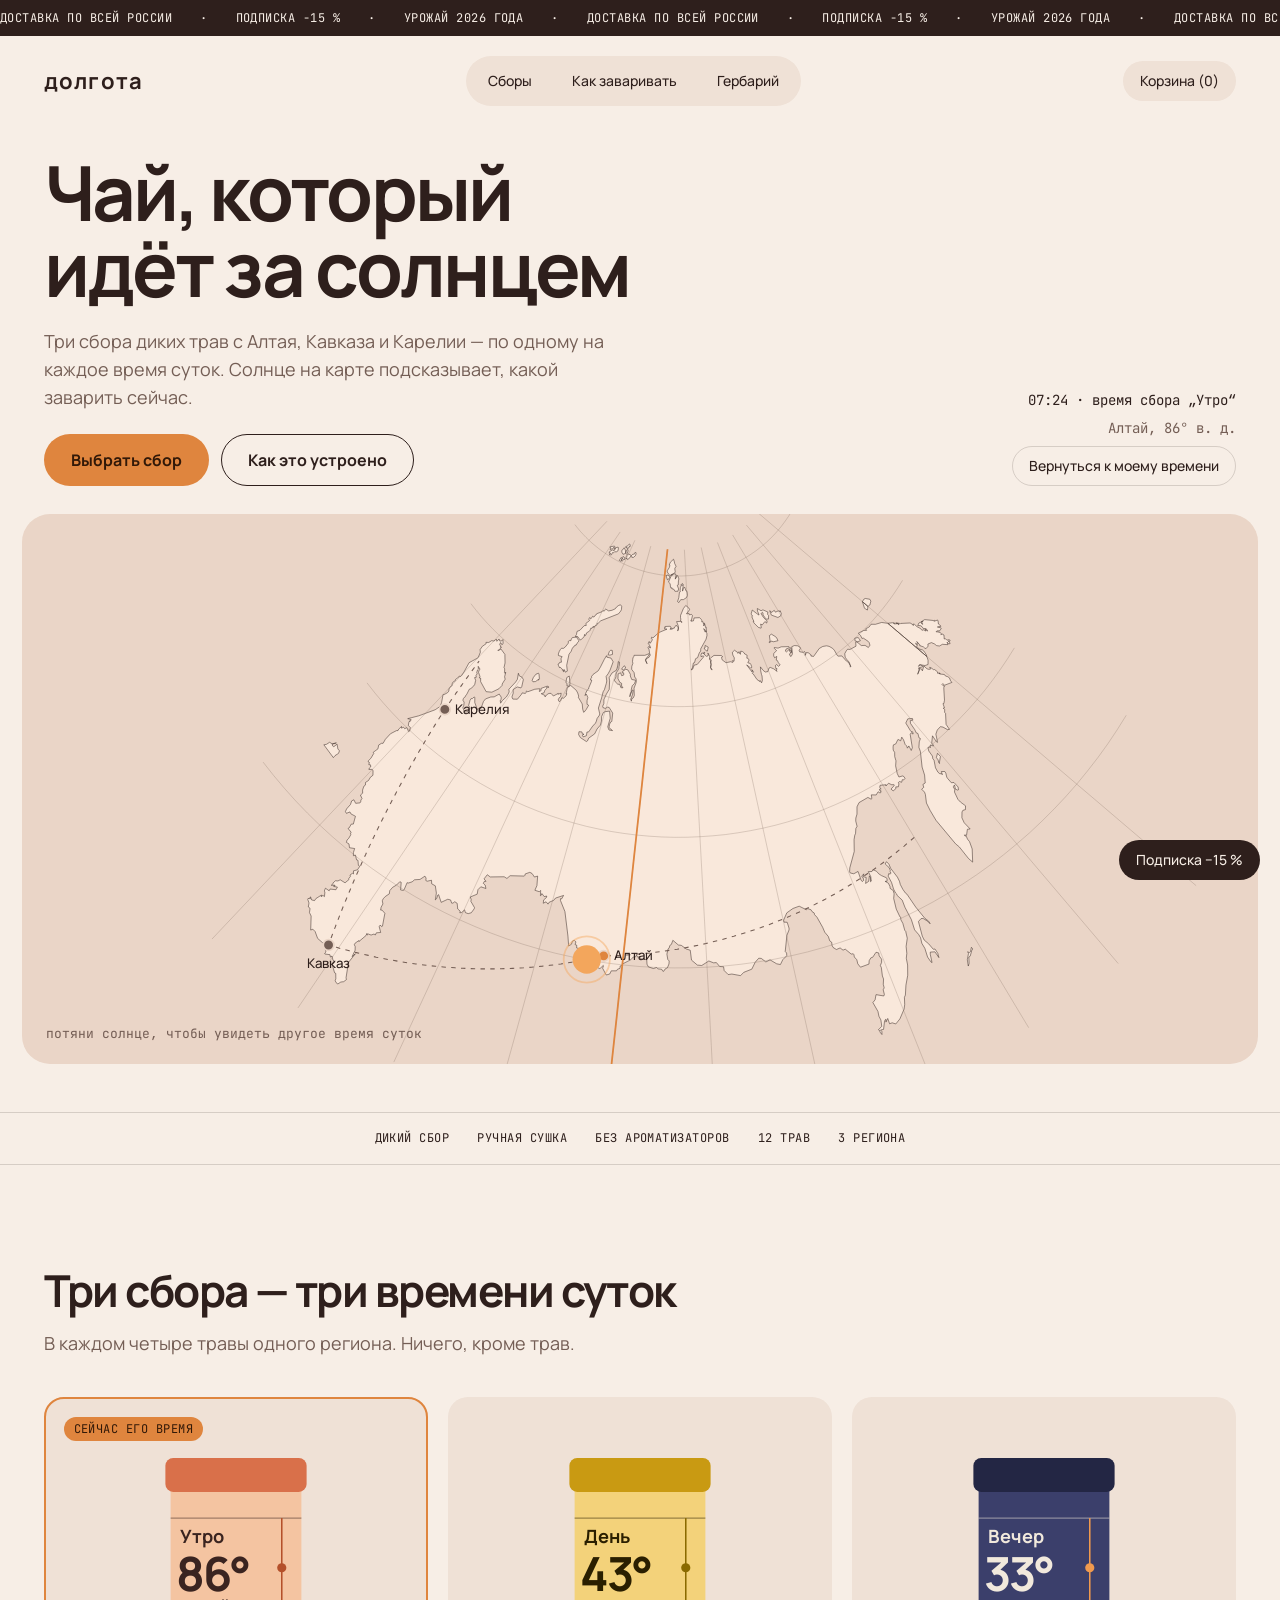
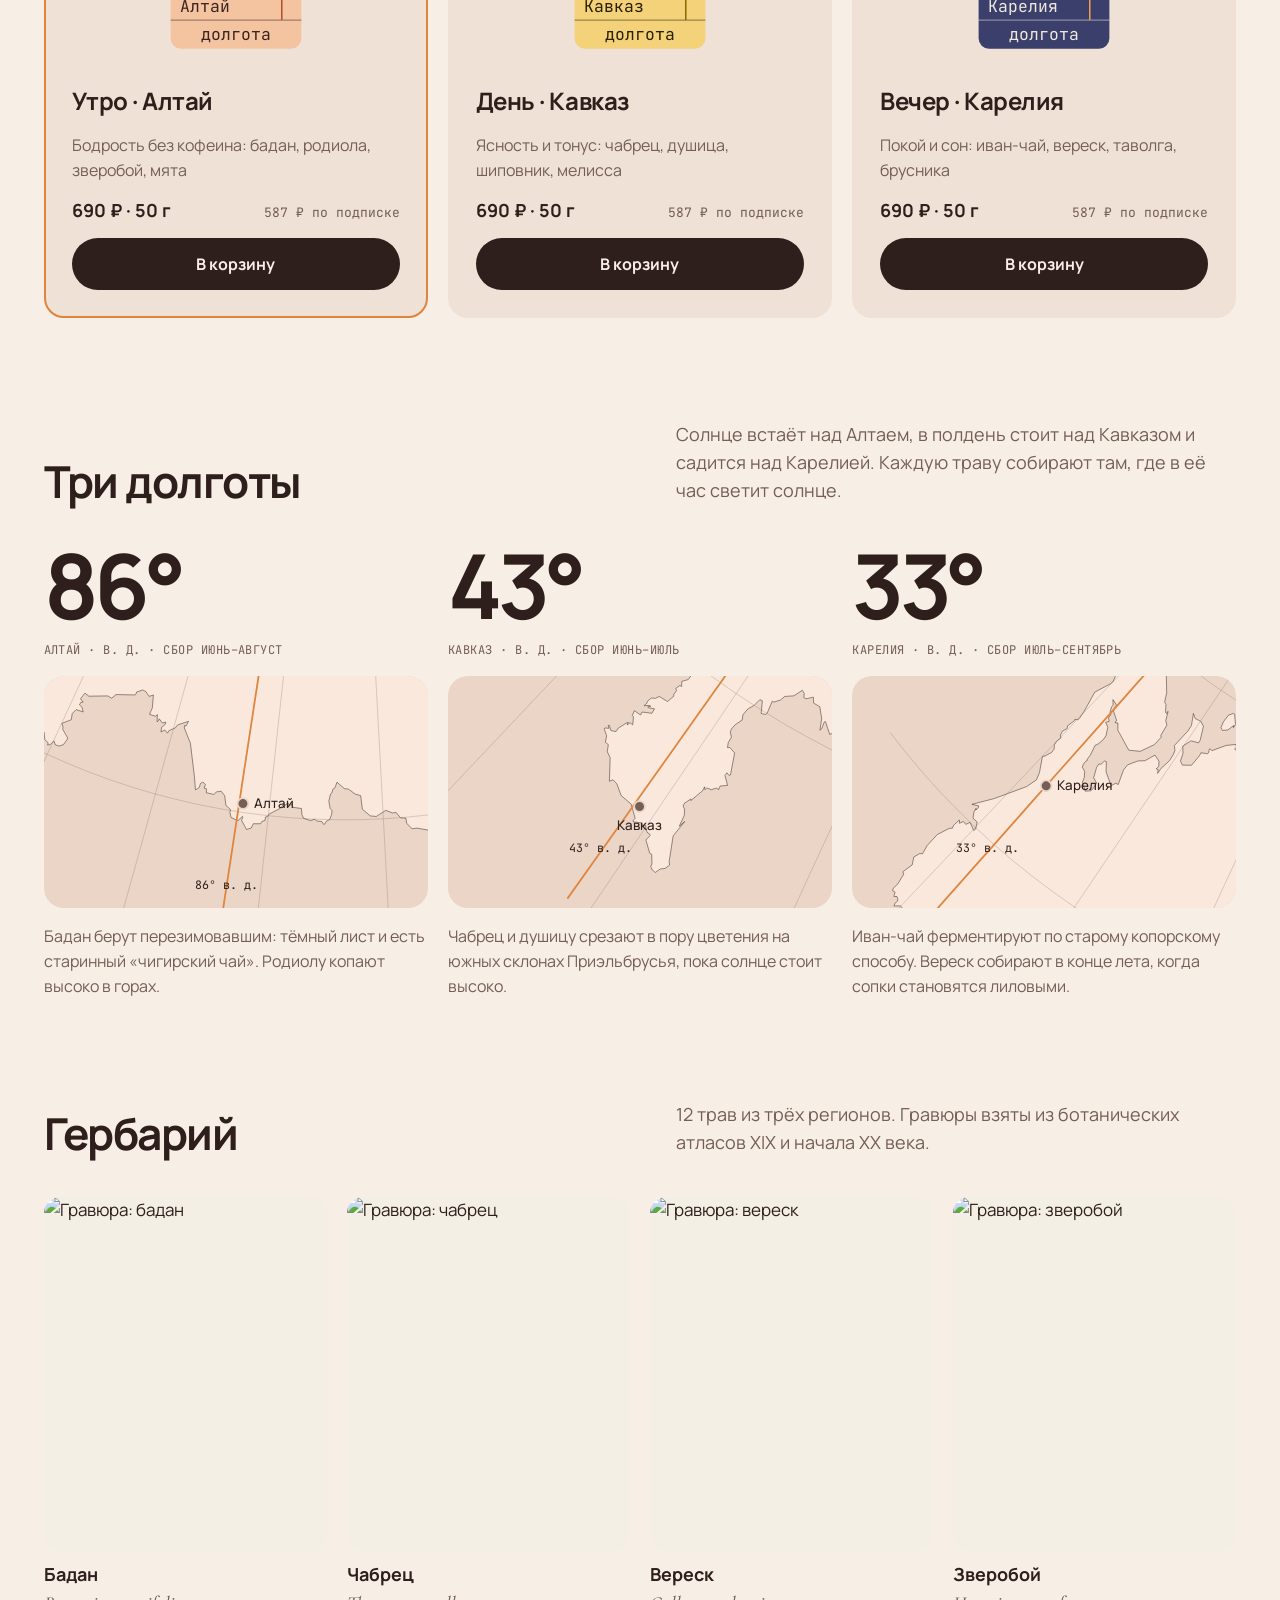
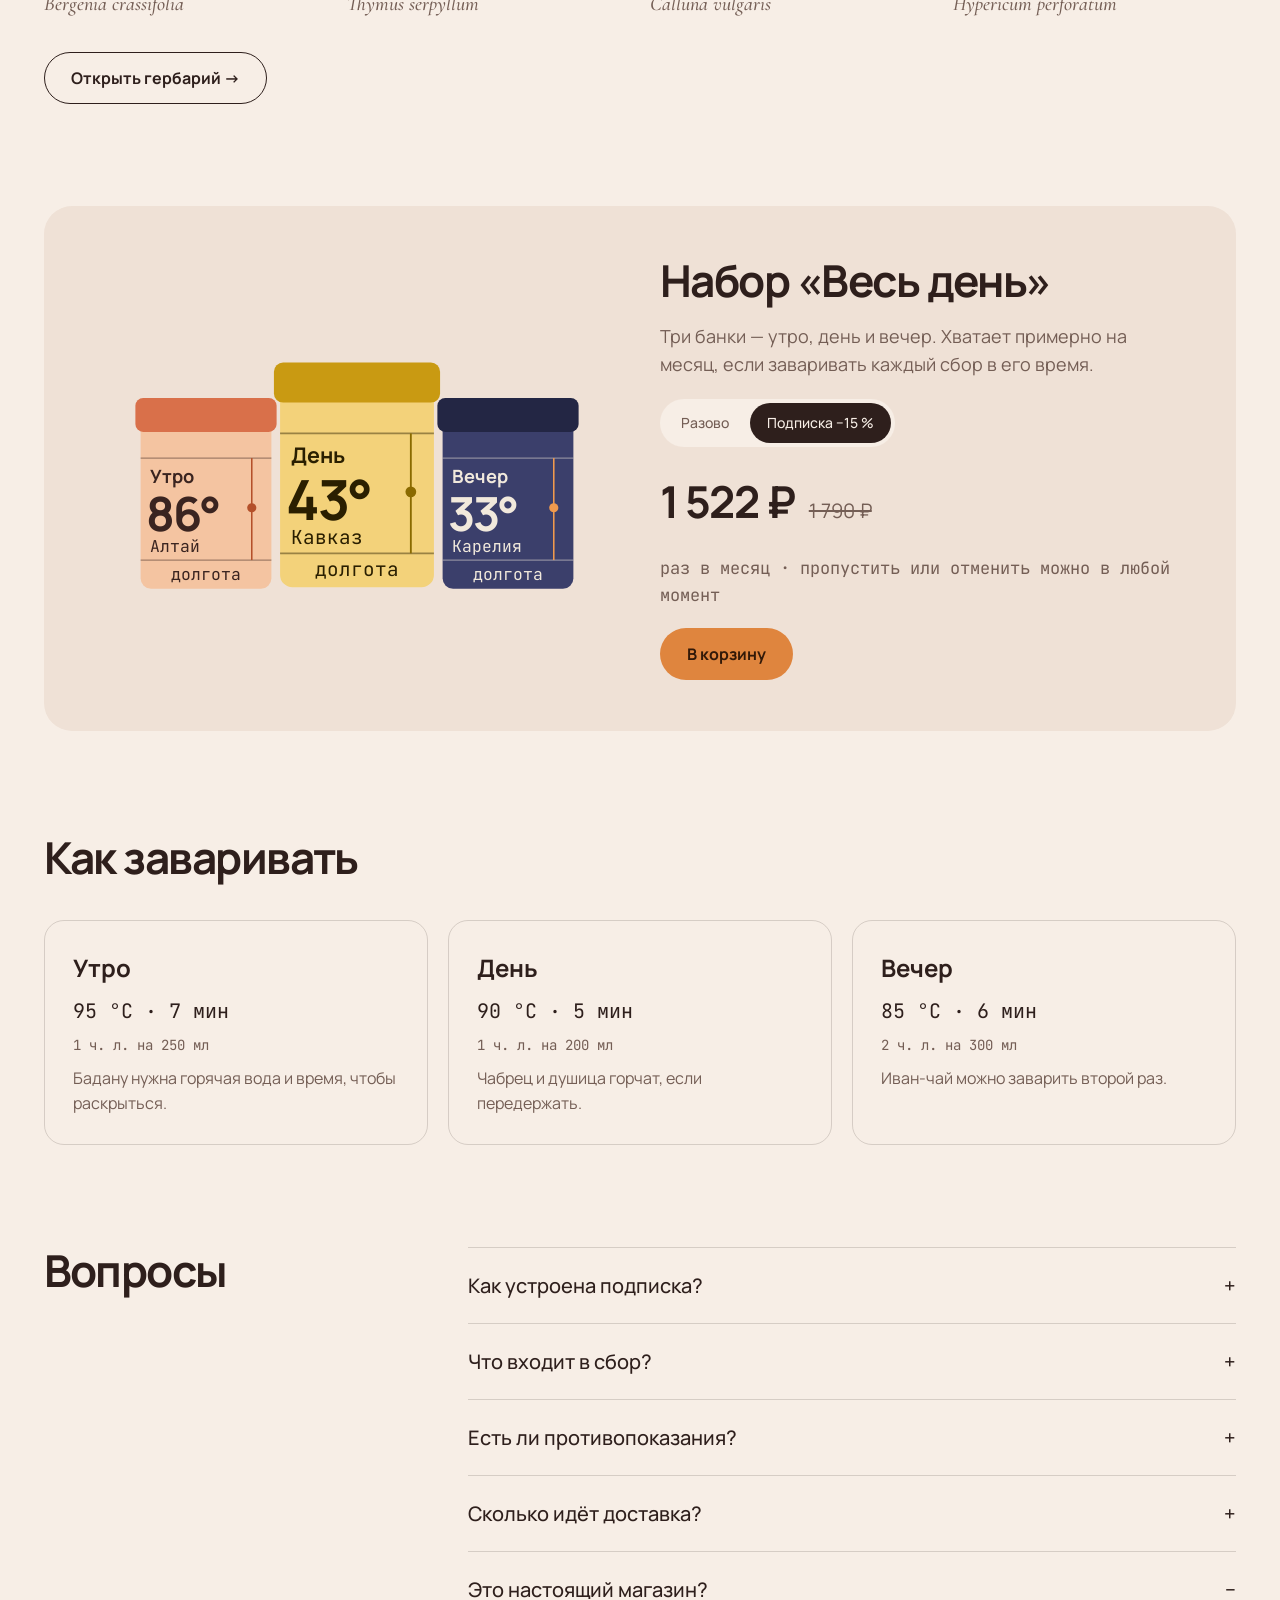
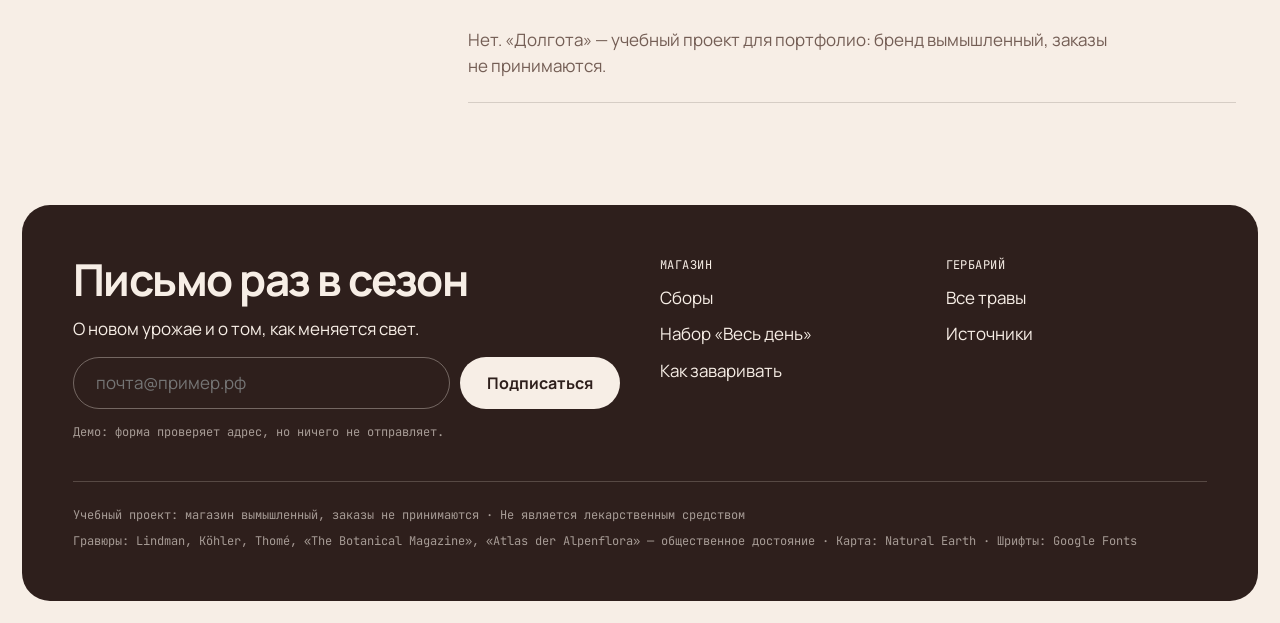
==== dolgota/index.html @ 03453f05 "feat(dolgota): главная — карта с солнцем, сборы, долготы, набор, вопросы Co-Authored-By: Claude Opus" ====
<!doctype html>
<html lang="ru">
<head>
  <meta charset="utf-8">
  <meta name="viewport" content="width=device-width, initial-scale=1">
  <title>Долгота — чай, который идёт за солнцем</title>
  <meta name="description" content="Учебный проект: три сбора диких трав с Алтая, Кавказа и Карелии — по одному на каждое время суток.">
  <link rel="preconnect" href="https://fonts.googleapis.com">
  <link rel="preconnect" href="https://fonts.gstatic.com" crossorigin>
  <link rel="stylesheet" href="https://fonts.googleapis.com/css2?family=Manrope:wght@400;500;700&family=JetBrains+Mono:wght@400;500&family=Cormorant+Garamond:ital,wght@1,500&display=swap">
  <link rel="stylesheet" href="css/tokens.css">
  <link rel="stylesheet" href="css/base.css">
  <link rel="stylesheet" href="css/home.css">
  <script defer src="js/clock.js"></script>
  <script defer src="js/data.js"></script>
  <script defer src="js/shop.js"></script>
  <script defer src="data/russia.js"></script>
  <script defer src="js/atlas.js"></script>
  <script defer src="js/tin.js"></script>
  <script defer src="js/fit.js"></script>
  <script defer src="js/site.js"></script>
  <script defer src="js/home.js"></script>
</head>
<body>
  <div class="marquee" aria-hidden="true">
    <div class="marquee__track cap"><span>доставка по всей России</span><span>·</span><span>подписка −15&nbsp;%</span><span>·</span><span>урожай 2026 года</span><span>·</span><span>доставка по всей России</span><span>·</span><span>подписка −15&nbsp;%</span><span>·</span><span>урожай 2026 года</span><span>·</span></div>
    <div class="marquee__track cap"><span>доставка по всей России</span><span>·</span><span>подписка −15&nbsp;%</span><span>·</span><span>урожай 2026 года</span><span>·</span><span>доставка по всей России</span><span>·</span><span>подписка −15&nbsp;%</span><span>·</span><span>урожай 2026 года</span><span>·</span></div>
  </div>

  <header class="site-header">
    <a class="logo" href="index.html">долгота</a>
    <nav class="nav" id="nav" aria-label="Разделы">
      <a class="pill" href="#sbory">Сборы</a>
      <a class="pill" href="#zavarivanie">Как заваривать</a>
      <a class="pill" href="herbarium.html">Гербарий</a>
    </nav>
    <div class="header-actions">
      <button class="pill nav-toggle" type="button" aria-expanded="false" aria-controls="nav" data-nav-toggle>Меню</button>
      <button class="pill cart-pill" type="button" data-cart>Корзина (<span data-cart-count>0</span>)</button>
    </div>
  </header>

  <main class="page">
    <section class="hero">
      <div class="hero__text">
        <h1 class="h1">Чай, который идёт за&nbsp;солнцем</h1>
        <p class="lead">Три сбора диких трав с Алтая, Кавказа и Карелии — по одному на каждое время суток. Солнце на карте подсказывает, какой заварить сейчас.</p>
        <div class="hero__actions">
          <a class="btn btn--accent" href="#sbory">Выбрать сбор</a>
          <a class="btn btn--ghost" href="#dolgoty">Как это устроено</a>
        </div>
      </div>
      <div class="hero__now mono" aria-live="polite">
        <span data-now-time></span>
        <span class="muted" data-now-place></span>
        <button class="pill pill--outline" type="button" data-reset hidden>Вернуться к моему времени</button>
      </div>
    </section>

    <div class="hero__map">
      <svg class="atlas" data-hero-atlas role="group" aria-label="Карта России: солнце показывает, чей сейчас сбор"></svg>
      <p class="hero__hint mono muted">потяни солнце, чтобы увидеть другое время суток</p>
    </div>

    <div class="ticker cap" aria-label="Свойства сборов">
      <span>дикий сбор</span><span>ручная сушка</span><span>без ароматизаторов</span><span>12 трав</span><span>3 региона</span>
    </div>

    <section class="section" id="sbory">
      <div class="section-head">
        <h2 class="h2">Три сбора — три времени суток</h2>
        <p class="lead">В каждом четыре травы одного региона. Ничего, кроме трав.</p>
      </div>
      <div class="blends" data-blends></div>
    </section>

    <section class="section" id="dolgoty">
      <div class="section-head">
        <h2 class="h2">Три долготы</h2>
        <p class="lead">Солнце встаёт над Алтаем, в полдень стоит над Кавказом и садится над Карелией. Каждую траву собирают там, где в её час светит солнце.</p>
      </div>
      <div class="longitudes" data-longitudes></div>
    </section>

    <section class="section">
      <div class="section-head">
        <h2 class="h2">Гербарий</h2>
        <p class="lead">12 трав из трёх регионов. Гравюры взяты из ботанических атласов XIX и начала XX века.</p>
      </div>
      <div class="herb-preview" data-herb-preview></div>
      <a class="btn btn--ghost" href="herbarium.html">Открыть гербарий →</a>
    </section>

    <section class="section" id="nabor">
      <div class="bundle card">
        <div class="bundle__tins" data-bundle-tins></div>
        <div class="bundle__body">
          <h2 class="h2">Набор «Весь день»</h2>
          <p class="lead">Три банки — утро, день и вечер. Хватает примерно на месяц, если заваривать каждый сбор в его время.</p>
          <div class="segmented" role="group" aria-label="Как покупать">
            <button class="pill" type="button" data-plan="once" aria-pressed="false">Разово</button>
            <button class="pill" type="button" data-plan="sub" aria-pressed="true">Подписка −15&nbsp;%</button>
          </div>
          <p class="bundle__price"><span data-bundle-price></span><s class="muted" data-bundle-old></s></p>
          <p class="mono muted" data-bundle-note></p>
          <button class="btn btn--accent" type="button" data-add="bundle">В корзину</button>
        </div>
      </div>
    </section>

    <section class="section" id="zavarivanie">
      <div class="section-head"><h2 class="h2">Как заваривать</h2></div>
      <div class="brew" data-brew></div>
    </section>

    <section class="section faq">
      <h2 class="h2">Вопросы</h2>
      <div class="faq__list">
        <details><summary>Как устроена подписка?</summary><p>Раз в месяц приходит набор «Весь день» со скидкой 15&nbsp;%. Пропустить месяц или отменить подписку можно в любой момент.</p></details>
        <details><summary>Что входит в сбор?</summary><p>Только травы, по четыре в каждом сборе. Без ароматизаторов и чайного листа.</p></details>
        <details><summary>Есть ли противопоказания?</summary><p>Травы действуют мягко, но это не лекарство. Если вы беременны, кормите грудью или принимаете лекарства, посоветуйтесь с врачом.</p></details>
        <details><summary>Сколько идёт доставка?</summary><p>Нисколько: это учебный проект, и заказы не принимаются. В настоящем магазине здесь были бы сроки и цены доставки.</p></details>
        <details open><summary>Это настоящий магазин?</summary><p>Нет. «Долгота» — учебный проект для портфолио: бренд вымышленный, заказы не принимаются.</p></details>
      </div>
    </section>
  </main>

  <footer class="site-footer">
    <div class="site-footer__top">
      <form class="newsletter" data-newsletter novalidate>
        <h2 class="h2">Письмо раз в сезон</h2>
        <p>О новом урожае и о том, как меняется свет.</p>
        <div class="newsletter__row">
          <label class="visually-hidden" for="email">Почта</label>
          <input id="email" name="email" type="email" required placeholder="почта@пример.рф" autocomplete="email">
          <button class="btn" type="submit">Подписаться</button>
        </div>
        <p class="newsletter__note" data-newsletter-message aria-live="polite">Демо: форма проверяет адрес, но ничего не отправляет.</p>
      </form>
      <div class="footer-links">
        <div><span class="cap">Магазин</span><a href="#sbory">Сборы</a><a href="#nabor">Набор «Весь день»</a><a href="#zavarivanie">Как заваривать</a></div>
        <div><span class="cap">Гербарий</span><a href="herbarium.html">Все травы</a><a href="herbarium.html#istochniki">Источники</a></div>
      </div>
    </div>
    <div class="footer-legal">
      <span>Учебный проект: магазин вымышленный, заказы не принимаются · Не является лекарственным средством</span>
      <span>Гравюры: Lindman, Köhler, Thomé, «The Botanical Magazine», «Atlas der Alpenflora» — общественное достояние · Карта: Natural Earth · Шрифты: Google Fonts</span>
    </div>
  </footer>

  <a class="pill sticky-pill" href="#nabor">Подписка −15&nbsp;%</a>
  <div class="toast" role="status" data-toast hidden></div>
</body>
</html>
---- dolgota/css/tokens.css ----
/* Токены «Долготы». По умолчанию — дневная палитра; clock.js перезаписывает цвета по времени суток. */
:root {
  --bg: #F8F8F5;
  --ink: #121212;
  --mu: #666661;
  --card: #ECECE7;
  --hero: #D6E6F0;
  --land: #F7F5EE;
  --ac: #EDB723;
  --on: #2A1F00;
  --sun: #F5C23A;
  --paper: #F4EFE4;
  --paper-ink: #2A2520;
  --paper-mu: #6B6457;
  --line: color-mix(in srgb, var(--ink) 16%, transparent);
  --font-sans: Manrope, system-ui, sans-serif;
  --font-mono: 'JetBrains Mono', ui-monospace, Consolas, monospace;
  --font-serif: 'Cormorant Garamond', Georgia, serif;
  --radius-card: 20px;
  --radius-hero: 28px;
  --page-pad: clamp(16px, 3.4vw, 48px);
  --theme-transition: background-color 0.6s ease, color 0.6s ease, border-color 0.6s ease, fill 0.6s ease, stroke 0.6s ease;
}

@media (prefers-reduced-motion: reduce) {
  :root { --theme-transition: none; }
}
---- dolgota/css/base.css ----
/* Общие стили «Долготы»: сброс, типографика, компоненты, карта, шапка и подвал. */
*, *::before, *::after { box-sizing: border-box; }
html { -webkit-text-size-adjust: 100%; }
body { margin: 0; background: var(--bg); color: var(--ink); font: 400 17px/1.55 var(--font-sans); transition: var(--theme-transition); }
img, svg { display: block; max-width: 100%; }
a { color: inherit; }
h1, h2, h3, p { margin: 0; }
:focus-visible { outline: 2px solid var(--ac); outline-offset: 3px; }

.page { max-width: 1440px; margin: 0 auto; }
.section { padding: clamp(64px, 8vw, 120px) var(--page-pad) 0; }
.section-head { display: flex; flex-wrap: wrap; justify-content: space-between; align-items: flex-end; gap: 16px 48px; margin-bottom: 40px; }
.section-head .lead { max-width: 560px; }

.h1 { font-size: clamp(40px, 6vw, 76px); font-weight: 700; letter-spacing: -0.035em; line-height: 1; text-wrap: balance; }
.h2 { font-size: clamp(28px, 3.5vw, 44px); font-weight: 700; letter-spacing: -0.035em; line-height: 1.05; text-wrap: balance; }
.lead { font-size: 18px; line-height: 1.55; color: var(--mu); text-wrap: pretty; }
.mono { font-family: var(--font-mono); }
.cap { font-family: var(--font-mono); font-size: 12px; letter-spacing: 0.04em; text-transform: uppercase; }
.lat { font-family: var(--font-serif); font-style: italic; font-weight: 500; }
.muted { color: var(--mu); }

.pill { display: inline-flex; align-items: center; min-height: 40px; padding: 0 16px; border: 1px solid transparent; border-radius: 999px; background: none; color: inherit; font: 500 14px/1 var(--font-sans); white-space: nowrap; text-decoration: none; cursor: pointer; transition: var(--theme-transition); }
.pill--outline { border-color: var(--line); }
.pill[aria-pressed="true"], .pill.is-current { background: var(--ink); color: var(--bg); }
.btn { display: inline-flex; align-items: center; justify-content: center; min-height: 52px; padding: 0 26px; border: 1.5px solid transparent; border-radius: 999px; font: 700 16px/1 var(--font-sans); white-space: nowrap; text-decoration: none; cursor: pointer; transition: var(--theme-transition); }
.btn--accent { background: var(--ac); color: var(--on); }
.btn--ink { background: var(--ink); color: var(--bg); }
.btn--ghost { background: none; color: var(--ink); border-color: var(--ink); }

.marquee { display: flex; align-items: center; min-height: 36px; overflow: hidden; background: var(--ink); color: var(--bg); transition: var(--theme-transition); }
.marquee__track { display: flex; flex-shrink: 0; gap: 28px; padding-right: 28px; white-space: nowrap; animation: marquee 40s linear infinite; }
@keyframes marquee { to { transform: translateX(-100%); } }
.ticker { display: flex; flex-wrap: wrap; justify-content: center; gap: 8px 28px; margin-top: 48px; padding: 16px var(--page-pad); border-top: 1px solid var(--line); border-bottom: 1px solid var(--line); }

.site-header { display: flex; flex-wrap: wrap; align-items: center; justify-content: space-between; gap: 12px; padding: 20px var(--page-pad); }
.logo { font-size: 22px; font-weight: 700; letter-spacing: 0.06em; text-decoration: none; }
.nav { display: flex; gap: 6px; padding: 5px; border-radius: 999px; background: var(--card); transition: var(--theme-transition); }
.cart-pill { background: var(--card); }
.header-actions { display: flex; gap: 6px; }
.nav-toggle { display: none; background: var(--card); }
.visually-hidden { position: absolute; width: 1px; height: 1px; overflow: hidden; clip: rect(0 0 0 0); white-space: nowrap; }

.card { background: var(--card); border-radius: var(--radius-card); transition: var(--theme-transition); }
.badge { align-self: flex-start; padding: 6px 10px; border-radius: 999px; background: var(--ac); color: var(--on); font: 12px/1 var(--font-mono); letter-spacing: 0.04em; text-transform: uppercase; }
.toast { position: fixed; left: 50%; bottom: 24px; z-index: 10; max-width: calc(100vw - 32px); padding: 14px 20px; border-radius: 999px; background: var(--ink); color: var(--bg); font-size: 14px; text-align: center; transform: translateX(-50%); }
.sticky-pill { position: fixed; right: 20px; bottom: 20px; z-index: 5; background: var(--ink); color: var(--bg); }

.atlas { display: block; width: 100%; height: auto; }
.atlas * { transition: var(--theme-transition); }
.atlas-sea { fill: var(--hero); }
.atlas-land { fill: var(--land); stroke: var(--ink); stroke-opacity: 0.55; stroke-width: 1; }
.atlas-grid { fill: none; stroke: var(--mu); stroke-opacity: 0.35; stroke-width: 0.8; }
.atlas-meridian { fill: none; stroke: var(--ac); stroke-width: 2; }
.atlas-meridian-label { fill: var(--ink); font: 13px var(--font-mono); }
.atlas-sun-path { fill: none; stroke: var(--mu); stroke-width: 1.2; stroke-dasharray: 5 6; }
.atlas-region { fill: var(--mu); stroke: var(--hero); stroke-width: 2; }
.atlas-region.is-active { fill: var(--ac); }
.atlas-region-label { fill: var(--ink); font: 500 15px var(--font-sans); }
.atlas-herb { fill: var(--mu); stroke: var(--hero); stroke-width: 2; cursor: pointer; }
.atlas-herb.is-active { fill: var(--ac); r: 7px; }
.atlas-sun { cursor: grab; touch-action: none; outline: none; }
.atlas-sun:active { cursor: grabbing; }
.atlas-sun:focus-visible .atlas-sun-halo { stroke-opacity: 1; stroke-width: 4; }
.atlas-sun-halo { fill: none; stroke: var(--sun); stroke-opacity: 0.45; stroke-width: 2; }
.atlas-sun-disc { fill: var(--sun); }

.site-footer { margin: clamp(64px, 8vw, 120px) clamp(12px, 1.7vw, 24px) clamp(12px, 1.7vw, 24px); padding: clamp(28px, 4vw, 56px); border-radius: var(--radius-hero); background: var(--ink); color: var(--bg); display: flex; flex-direction: column; gap: 40px; transition: var(--theme-transition); }
.site-footer__top { display: grid; grid-template-columns: repeat(auto-fit, minmax(min(100%, 320px), 1fr)); gap: 40px; }
.newsletter { display: flex; flex-direction: column; gap: 14px; }
.newsletter__row { display: flex; flex-wrap: wrap; gap: 10px; }
.newsletter input { flex: 1 1 220px; min-height: 52px; padding: 0 22px; border: 1px solid color-mix(in srgb, var(--bg) 35%, transparent); border-radius: 999px; background: none; color: var(--bg); font: inherit; }
.newsletter .btn { background: var(--bg); color: var(--ink); }
.newsletter__note { font: 12px/1.5 var(--font-mono); color: color-mix(in srgb, var(--bg) 60%, transparent); }
.footer-links { display: grid; grid-template-columns: repeat(2, minmax(0, 1fr)); gap: 24px; }
.footer-links div { display: flex; flex-direction: column; gap: 10px; }
.footer-links a { text-decoration: none; }
.footer-legal { display: flex; flex-direction: column; gap: 8px; padding-top: 24px; border-top: 1px solid color-mix(in srgb, var(--bg) 20%, transparent); font: 12px/1.5 var(--font-mono); color: color-mix(in srgb, var(--bg) 60%, transparent); }

@media (prefers-reduced-motion: reduce) {
  .marquee__track { animation: none; }
}

@media (max-width: 640px) {
  .nav-toggle { display: inline-flex; }
  .nav { display: none; order: 3; flex-basis: 100%; flex-direction: column; border-radius: 20px; }
  .nav.is-open { display: flex; }
}
---- dolgota/css/home.css ----
/* Главная «Долготы»: первый экран с картой, сборы, три долготы, превью гербария, набор, заваривание, вопросы. */
.hero { display: flex; flex-wrap: wrap; justify-content: space-between; align-items: flex-end; gap: 24px 48px; padding: 28px var(--page-pad) 0; }
.hero__text { display: flex; flex-direction: column; gap: 22px; max-width: 780px; }
.hero__text .lead { max-width: 580px; }
.hero__actions { display: flex; flex-wrap: wrap; gap: 12px; }
.hero__now { display: flex; flex-direction: column; align-items: flex-end; gap: 6px; font-size: 14px; }
.hero__map { position: relative; margin: 28px clamp(12px, 1.7vw, 24px) 0; overflow: hidden; border-radius: var(--radius-hero); }
.hero__hint { position: absolute; left: 24px; bottom: 20px; font-size: 13px; }

.blends { display: grid; grid-template-columns: repeat(auto-fit, minmax(min(100%, 300px), 1fr)); gap: 20px; }
.blend { position: relative; display: flex; flex-direction: column; gap: 14px; padding: 28px; }
.blend.is-now { outline: 2px solid var(--ac); outline-offset: -2px; }
.blend .badge { position: absolute; top: 20px; left: 20px; }
.blend__tin { display: flex; justify-content: center; padding: 12px 0 8px; }
.blend__title { font-size: 24px; font-weight: 700; letter-spacing: -0.02em; }
.blend__promise { font-size: 16px; }
.blend__price { display: flex; flex-wrap: wrap; justify-content: space-between; align-items: baseline; gap: 6px 12px; font-size: 18px; font-weight: 700; }
.blend__price .mono { font-size: 13px; font-weight: 400; }

.longitudes { display: grid; grid-template-columns: repeat(auto-fit, minmax(min(100%, 320px), 1fr)); gap: 40px 20px; }
.longitude { display: flex; flex-direction: column; gap: 16px; }
.longitude__deg { font-size: clamp(72px, 7vw, 104px); font-weight: 700; letter-spacing: -0.05em; line-height: 0.9; }
.longitude__map { overflow: hidden; border-radius: var(--radius-card); }
.longitude p { font-size: 16px; color: var(--mu); }

.herb-preview { display: grid; grid-template-columns: repeat(4, minmax(0, 1fr)); gap: 20px; margin-bottom: 32px; }
.herb-preview figure { display: flex; flex-direction: column; gap: 10px; margin: 0; }
.herb-preview img { width: 100%; height: auto; aspect-ratio: 4 / 5; object-fit: contain; border-radius: 16px; background: var(--paper); }
.herb-preview .name { font-size: 18px; font-weight: 700; }
.herb-preview .lat { font-size: 20px; color: var(--mu); }

.bundle { display: grid; grid-template-columns: repeat(auto-fit, minmax(min(100%, 340px), 1fr)); gap: 40px; align-items: center; padding: clamp(24px, 4vw, 56px); border-radius: var(--radius-hero); }
.bundle__tins { display: flex; justify-content: center; align-items: flex-end; }
.bundle__tins > :first-child { margin-right: -34px; }
.bundle__tins > :nth-child(2) { position: relative; z-index: 1; }
.bundle__tins > :last-child { margin-left: -34px; }
.bundle__body { display: flex; flex-direction: column; align-items: flex-start; gap: 20px; }
.segmented { display: flex; gap: 4px; padding: 4px; border-radius: 999px; background: var(--bg); }
.segmented .pill[aria-pressed="false"] { color: var(--mu); }
.bundle__price { display: flex; flex-wrap: wrap; align-items: baseline; gap: 14px; font-size: clamp(36px, 3.5vw, 44px); font-weight: 700; letter-spacing: -0.03em; }
.bundle__price s { font-size: 20px; font-weight: 400; letter-spacing: 0; }

.brew { display: grid; grid-template-columns: repeat(auto-fit, minmax(min(100%, 280px), 1fr)); gap: 20px; }
.brew article { display: flex; flex-direction: column; gap: 12px; padding: 28px; border: 1px solid var(--line); border-radius: var(--radius-card); }
.brew h3 { font-size: 24px; font-weight: 700; }
.brew .temp { font: 20px var(--font-mono); }
.brew .dose { font: 14px var(--font-mono); color: var(--mu); }
.brew p { font-size: 16px; color: var(--mu); }

.faq { display: grid; grid-template-columns: minmax(0, 1fr) minmax(0, 2fr); gap: 20px 40px; }
.faq details { border-top: 1px solid var(--line); }
.faq details:last-child { border-bottom: 1px solid var(--line); }
.faq summary { display: flex; justify-content: space-between; gap: 16px; padding: 22px 0; font-size: 20px; font-weight: 500; list-style: none; cursor: pointer; }
.faq summary::-webkit-details-marker { display: none; }
.faq summary::after { content: '+'; }
.faq details[open] summary::after { content: '−'; }
.faq details p { max-width: 640px; padding-bottom: 22px; color: var(--mu); }

@media (max-width: 900px) {
  .faq { grid-template-columns: minmax(0, 1fr); }
}

@media (max-width: 640px) {
  .hero__now { align-items: flex-start; }
  .hero__actions .btn { flex: 1 1 100%; }
  .hero__hint { position: static; padding: 10px 12px 12px; }
  .blend { padding: 24px; }
  .herb-preview { grid-template-columns: repeat(2, minmax(0, 1fr)); gap: 16px; }
  .herb-preview .lat { font-size: 17px; }
  .bundle__tins svg:nth-child(odd) { width: 100px; }
  .bundle__tins svg:nth-child(2) { width: 120px; }
  .faq summary { font-size: 17px; }
}
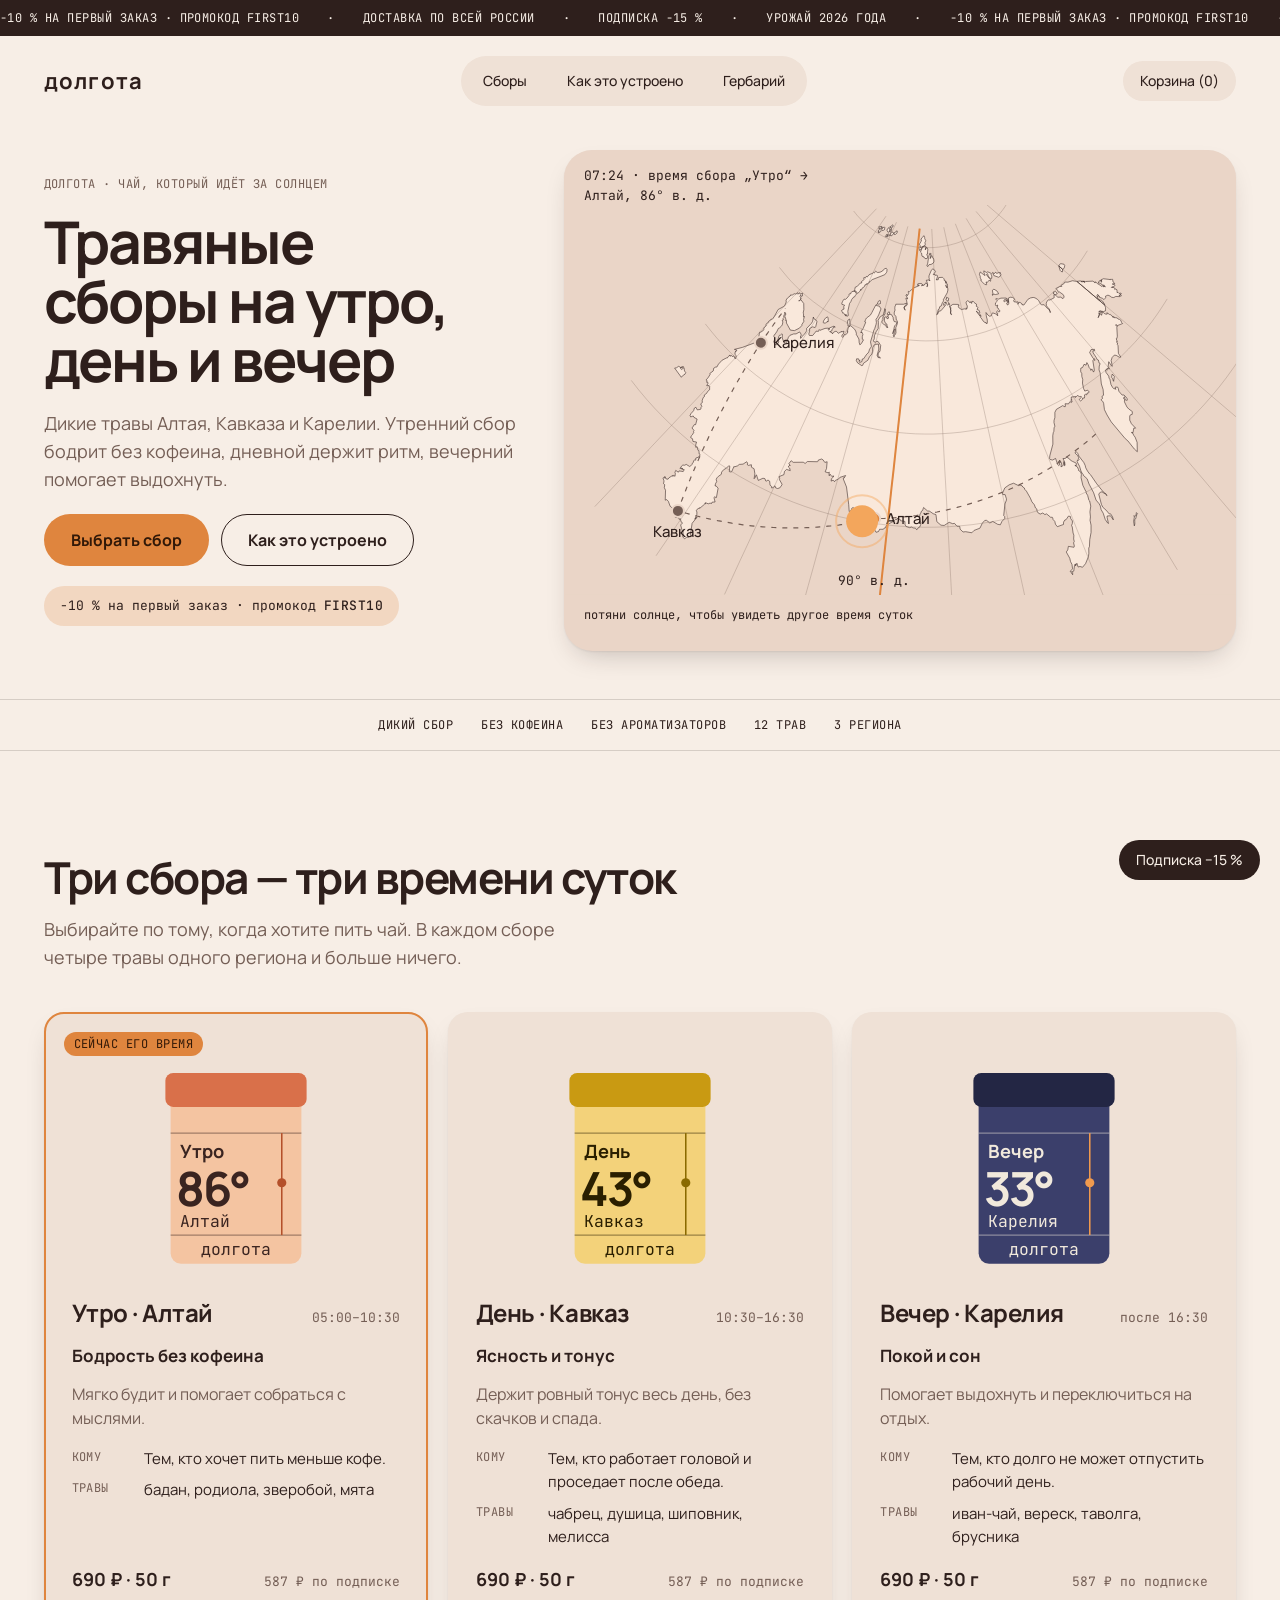
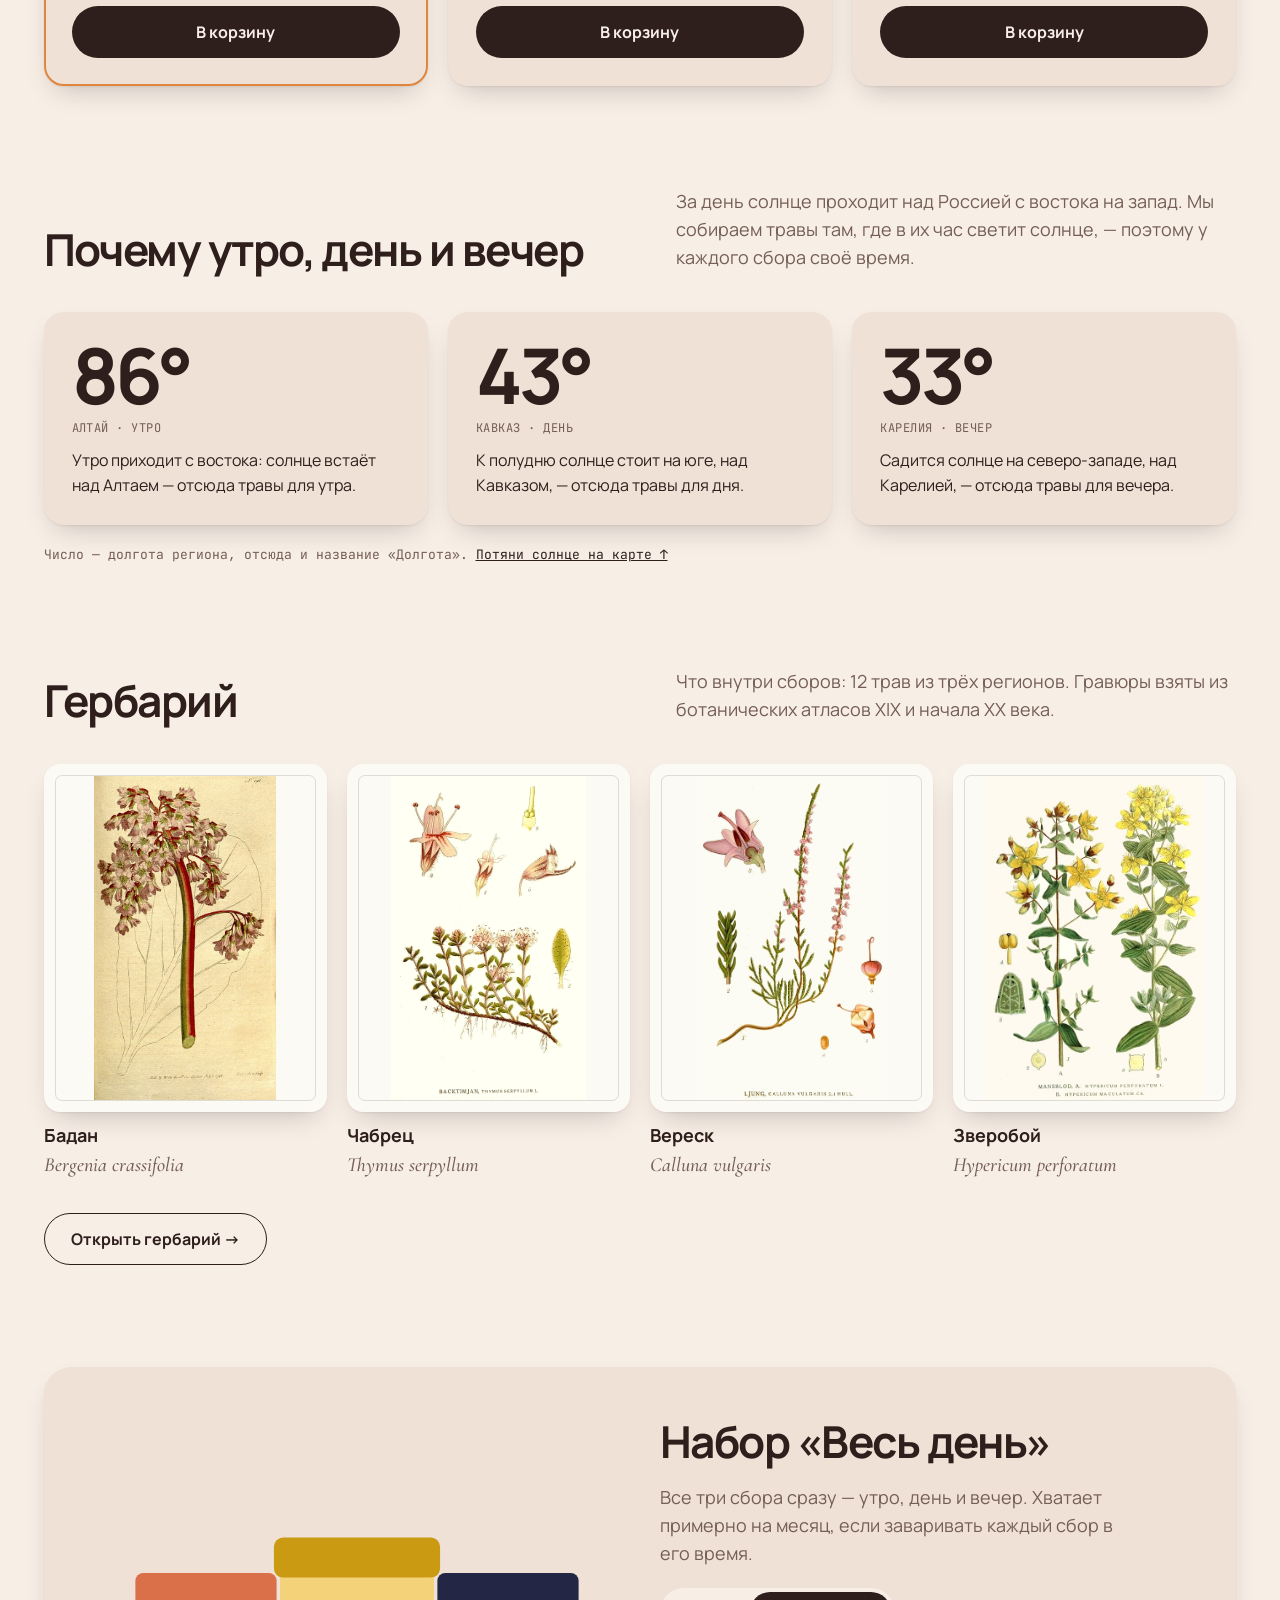
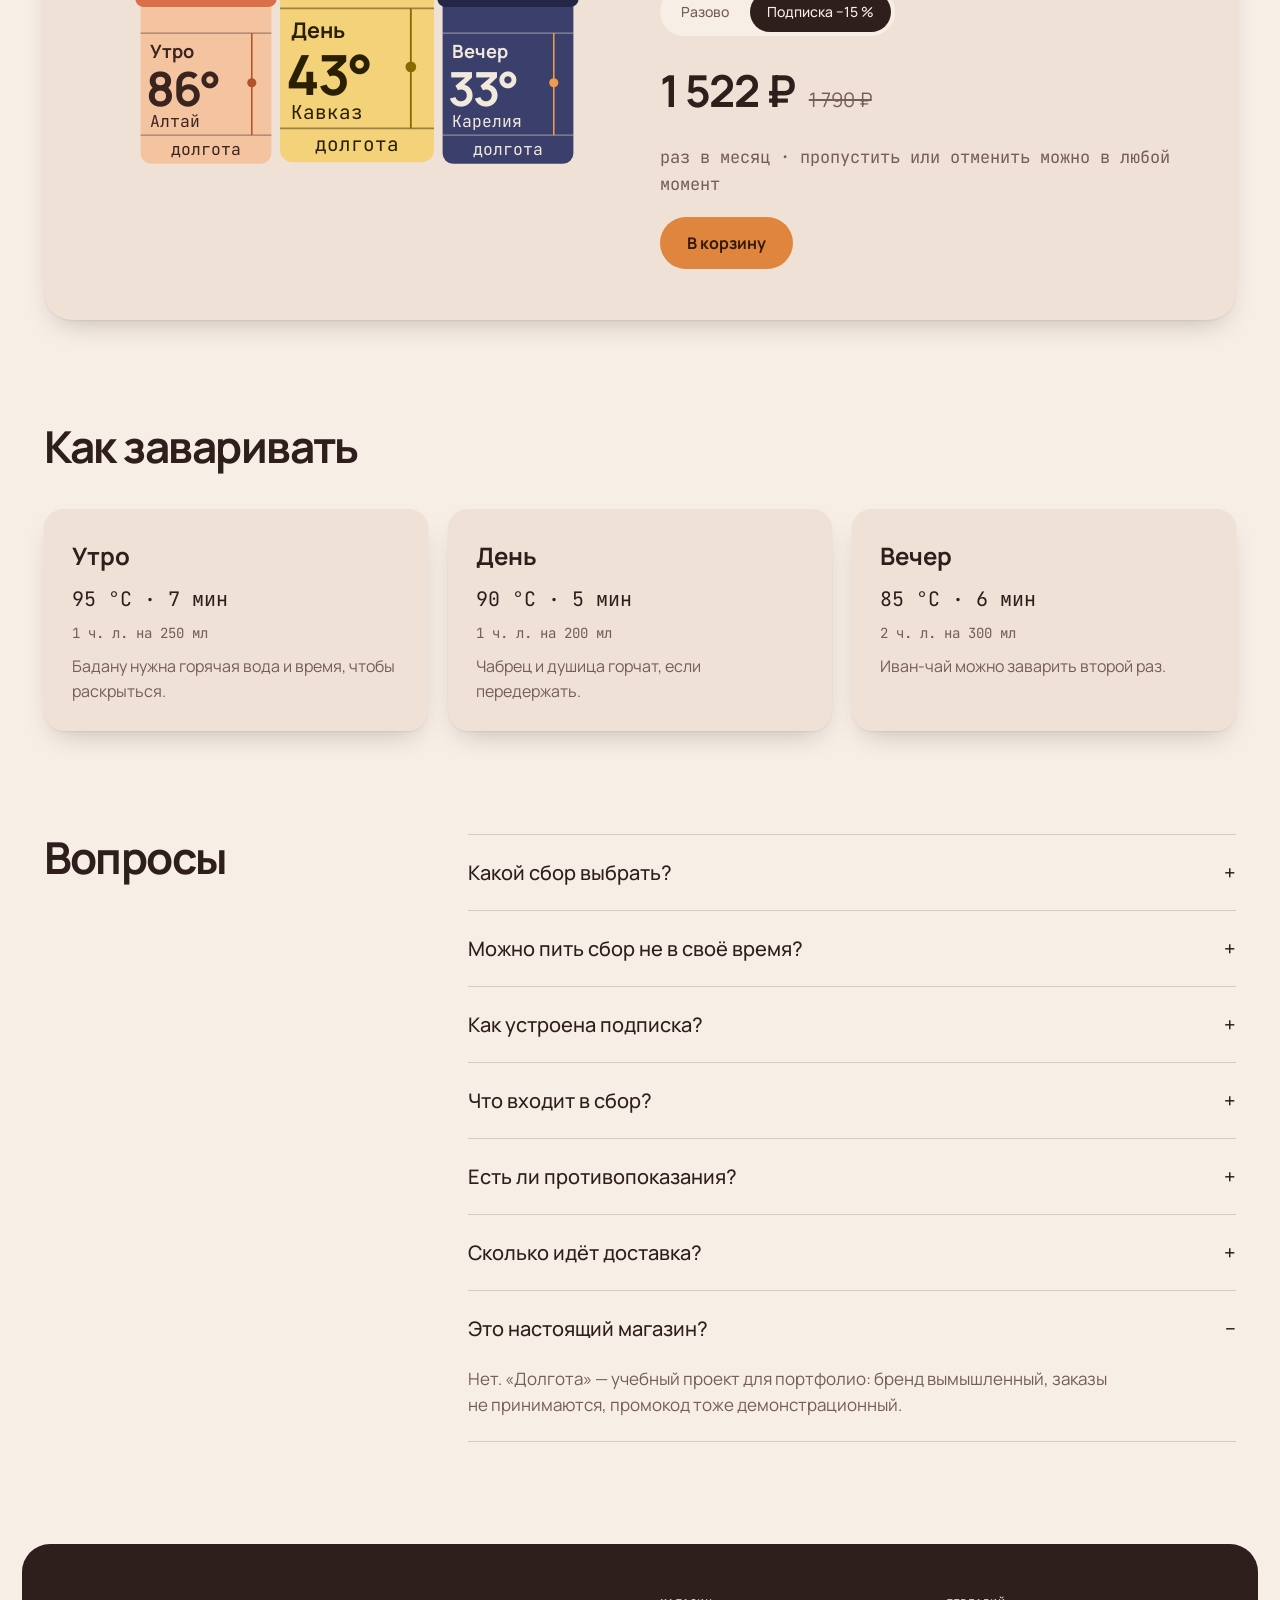
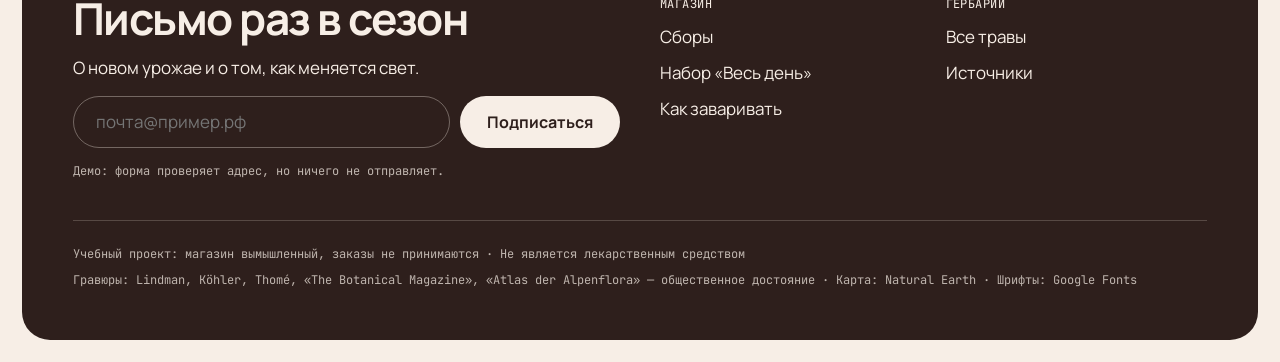
==== commit 973f81f9: "feat(dolgota): главная по отзыву кураторов — позиционирование, каталог, концепция - Первый экран: по" ====
--- a/dolgota/index.html
+++ b/dolgota/index.html
@@ -3,7 +3,7 @@
 <head>
   <meta charset="utf-8">
   <meta name="viewport" content="width=device-width, initial-scale=1">
-  <title>Долгота — чай, который идёт за солнцем</title>
+  <title>Долгота — травяные сборы на утро, день и вечер</title>
   <meta name="description" content="Учебный проект: три сбора диких трав с Алтая, Кавказа и Карелии — по одному на каждое время суток.">
   <link rel="preconnect" href="https://fonts.googleapis.com">
   <link rel="preconnect" href="https://fonts.gstatic.com" crossorigin>
@@ -23,15 +23,15 @@
 </head>
 <body>
   <div class="marquee" aria-hidden="true">
-    <div class="marquee__track cap"><span>доставка по всей России</span><span>·</span><span>подписка −15&nbsp;%</span><span>·</span><span>урожай 2026 года</span><span>·</span><span>доставка по всей России</span><span>·</span><span>подписка −15&nbsp;%</span><span>·</span><span>урожай 2026 года</span><span>·</span></div>
-    <div class="marquee__track cap"><span>доставка по всей России</span><span>·</span><span>подписка −15&nbsp;%</span><span>·</span><span>урожай 2026 года</span><span>·</span><span>доставка по всей России</span><span>·</span><span>подписка −15&nbsp;%</span><span>·</span><span>урожай 2026 года</span><span>·</span></div>
+    <div class="marquee__track cap"><span>−10&nbsp;% на первый заказ · промокод FIRST10</span><span>·</span><span>доставка по всей России</span><span>·</span><span>подписка −15&nbsp;%</span><span>·</span><span>урожай 2026 года</span><span>·</span><span>−10&nbsp;% на первый заказ · промокод FIRST10</span><span>·</span><span>доставка по всей России</span><span>·</span><span>подписка −15&nbsp;%</span><span>·</span><span>урожай 2026 года</span><span>·</span></div>
+    <div class="marquee__track cap"><span>−10&nbsp;% на первый заказ · промокод FIRST10</span><span>·</span><span>доставка по всей России</span><span>·</span><span>подписка −15&nbsp;%</span><span>·</span><span>урожай 2026 года</span><span>·</span><span>−10&nbsp;% на первый заказ · промокод FIRST10</span><span>·</span><span>доставка по всей России</span><span>·</span><span>подписка −15&nbsp;%</span><span>·</span><span>урожай 2026 года</span><span>·</span></div>
   </div>
 
   <header class="site-header">
     <a class="logo" href="index.html">долгота</a>
     <nav class="nav" id="nav" aria-label="Разделы">
       <a class="pill" href="#sbory">Сборы</a>
-      <a class="pill" href="#zavarivanie">Как заваривать</a>
+      <a class="pill" href="#dolgoty">Как это устроено</a>
       <a class="pill" href="herbarium.html">Гербарий</a>
     </nav>
     <div class="header-actions">
@@ -41,51 +41,55 @@
   </header>
 
   <main class="page">
-    <section class="hero">
+    <section class="hero" id="top">
       <div class="hero__text">
-        <h1 class="h1">Чай, который идёт за&nbsp;солнцем</h1>
-        <p class="lead">Три сбора диких трав с Алтая, Кавказа и Карелии — по одному на каждое время суток. Солнце на карте подсказывает, какой заварить сейчас.</p>
+        <p class="cap hero__eyebrow">Долгота · чай, который идёт за&nbsp;солнцем</p>
+        <h1 class="h1">Травяные сборы на утро, день и&nbsp;вечер</h1>
+        <p class="lead">Дикие травы Алтая, Кавказа и Карелии. Утренний сбор бодрит без кофеина, дневной держит ритм, вечерний помогает выдохнуть.</p>
         <div class="hero__actions">
           <a class="btn btn--accent" href="#sbory">Выбрать сбор</a>
           <a class="btn btn--ghost" href="#dolgoty">Как это устроено</a>
         </div>
+        <p class="promo mono">−10&nbsp;% на первый заказ · промокод&nbsp;<b>FIRST10</b></p>
       </div>
-      <div class="hero__now mono" aria-live="polite">
-        <span data-now-time></span>
-        <span class="muted" data-now-place></span>
-        <button class="pill pill--outline" type="button" data-reset hidden>Вернуться к моему времени</button>
+      <div class="hero__map">
+        <p class="hero__now mono" aria-live="polite">
+          <a href="#sbory" data-now-time></a>
+          <span data-now-place></span>
+        </p>
+        <svg class="atlas" data-hero-atlas role="group" aria-label="Карта России: солнце показывает, чей сейчас сбор"></svg>
+        <div class="hero__foot">
+          <p class="hero__hint mono" data-hint>потяни солнце, чтобы увидеть другое время суток</p>
+          <button class="pill pill--outline" type="button" data-reset hidden>Вернуться к моему времени</button>
+        </div>
       </div>
     </section>
 
-    <div class="hero__map">
-      <svg class="atlas" data-hero-atlas role="group" aria-label="Карта России: солнце показывает, чей сейчас сбор"></svg>
-      <p class="hero__hint mono muted">потяни солнце, чтобы увидеть другое время суток</p>
-    </div>
-
     <div class="ticker cap" aria-label="Свойства сборов">
-      <span>дикий сбор</span><span>ручная сушка</span><span>без ароматизаторов</span><span>12 трав</span><span>3 региона</span>
+      <span>дикий сбор</span><span>без кофеина</span><span>без ароматизаторов</span><span>12 трав</span><span>3 региона</span>
     </div>
 
     <section class="section" id="sbory">
       <div class="section-head">
         <h2 class="h2">Три сбора — три времени суток</h2>
-        <p class="lead">В каждом четыре травы одного региона. Ничего, кроме трав.</p>
+        <p class="lead">Выбирайте по тому, когда хотите пить чай. В каждом сборе четыре травы одного региона и больше ничего.</p>
       </div>
       <div class="blends" data-blends></div>
     </section>
 
     <section class="section" id="dolgoty">
       <div class="section-head">
-        <h2 class="h2">Три долготы</h2>
-        <p class="lead">Солнце встаёт над Алтаем, в полдень стоит над Кавказом и садится над Карелией. Каждую траву собирают там, где в её час светит солнце.</p>
+        <h2 class="h2">Почему утро, день и вечер</h2>
+        <p class="lead">За день солнце проходит над Россией с востока на запад. Мы собираем травы там, где в их час светит солнце, — поэтому у каждого сбора своё время.</p>
       </div>
-      <div class="longitudes" data-longitudes></div>
+      <div class="steps" data-steps></div>
+      <p class="steps__note mono muted">Число — долгота региона, отсюда и название «Долгота». <a href="#top">Потяни солнце на карте ↑</a></p>
     </section>
 
     <section class="section">
       <div class="section-head">
         <h2 class="h2">Гербарий</h2>
-        <p class="lead">12 трав из трёх регионов. Гравюры взяты из ботанических атласов XIX и начала XX века.</p>
+        <p class="lead">Что внутри сборов: 12 трав из трёх регионов. Гравюры взяты из ботанических атласов XIX и начала XX века.</p>
       </div>
       <div class="herb-preview" data-herb-preview></div>
       <a class="btn btn--ghost" href="herbarium.html">Открыть гербарий →</a>
@@ -96,7 +100,7 @@
         <div class="bundle__tins" data-bundle-tins></div>
         <div class="bundle__body">
           <h2 class="h2">Набор «Весь день»</h2>
-          <p class="lead">Три банки — утро, день и вечер. Хватает примерно на месяц, если заваривать каждый сбор в его время.</p>
+          <p class="lead">Все три сбора сразу — утро, день и вечер. Хватает примерно на месяц, если заваривать каждый сбор в его время.</p>
           <div class="segmented" role="group" aria-label="Как покупать">
             <button class="pill" type="button" data-plan="once" aria-pressed="false">Разово</button>
             <button class="pill" type="button" data-plan="sub" aria-pressed="true">Подписка −15&nbsp;%</button>
@@ -116,11 +120,13 @@
     <section class="section faq">
       <h2 class="h2">Вопросы</h2>
       <div class="faq__list">
+        <details><summary>Какой сбор выбрать?</summary><p>Выбирайте по времени, когда хотите пить чай: утром — «Утро», днём — «День», вечером — «Вечер». Если сомневаетесь, возьмите набор «Весь день» и попробуйте все три.</p></details>
+        <details><summary>Можно пить сбор не в своё время?</summary><p>Можно: это травы, а не расписание. Просто утренний сбор бодрит, а вечерний настраивает на отдых, поэтому мы советуем пить каждый в своё время.</p></details>
         <details><summary>Как устроена подписка?</summary><p>Раз в месяц приходит набор «Весь день» со скидкой 15&nbsp;%. Пропустить месяц или отменить подписку можно в любой момент.</p></details>
         <details><summary>Что входит в сбор?</summary><p>Только травы, по четыре в каждом сборе. Без ароматизаторов и чайного листа.</p></details>
         <details><summary>Есть ли противопоказания?</summary><p>Травы действуют мягко, но это не лекарство. Если вы беременны, кормите грудью или принимаете лекарства, посоветуйтесь с врачом.</p></details>
         <details><summary>Сколько идёт доставка?</summary><p>Нисколько: это учебный проект, и заказы не принимаются. В настоящем магазине здесь были бы сроки и цены доставки.</p></details>
-        <details open><summary>Это настоящий магазин?</summary><p>Нет. «Долгота» — учебный проект для портфолио: бренд вымышленный, заказы не принимаются.</p></details>
+        <details open><summary>Это настоящий магазин?</summary><p>Нет. «Долгота» — учебный проект для портфолио: бренд вымышленный, заказы не принимаются, промокод тоже демонстрационный.</p></details>
       </div>
     </section>
   </main>
--- a/dolgota/css/tokens.css
+++ b/dolgota/css/tokens.css
@@ -12,6 +12,10 @@
   --paper: #F4EFE4;
   --paper-ink: #2A2520;
   --paper-mu: #6B6457;
+  --mat: #FCFAF4;
+  --mat-line: rgba(42, 37, 32, 0.14);
+  --shadow-soft: 0 1px 2px rgba(40, 24, 20, 0.06), 0 12px 28px -12px rgba(40, 24, 20, 0.28);
+  --shadow-lift: 0 2px 4px rgba(40, 24, 20, 0.08), 0 20px 36px -14px rgba(40, 24, 20, 0.34);
   --line: color-mix(in srgb, var(--ink) 16%, transparent);
   --font-sans: Manrope, system-ui, sans-serif;
   --font-mono: 'JetBrains Mono', ui-monospace, Consolas, monospace;
@@ -19,7 +23,13 @@
   --radius-card: 20px;
   --radius-hero: 28px;
   --page-pad: clamp(16px, 3.4vw, 48px);
-  --theme-transition: background-color 0.6s ease, color 0.6s ease, border-color 0.6s ease, fill 0.6s ease, stroke 0.6s ease;
+  --theme-transition: background-color 0.6s ease, color 0.6s ease, border-color 0.6s ease, fill 0.6s ease, stroke 0.6s ease, box-shadow 0.6s ease;
+}
+
+/* В тёмной теме тени глубже, иначе на тёмном фоне их не видно. */
+html[data-theme="dark"] {
+  --shadow-soft: 0 1px 2px rgba(0, 0, 0, 0.35), 0 14px 32px -12px rgba(0, 0, 0, 0.65);
+  --shadow-lift: 0 2px 4px rgba(0, 0, 0, 0.4), 0 22px 40px -14px rgba(0, 0, 0, 0.75);
 }
 
 @media (prefers-reduced-motion: reduce) {
--- a/dolgota/css/base.css
+++ b/dolgota/css/base.css
@@ -39,9 +39,12 @@
 .cart-pill { background: var(--card); }
 .header-actions { display: flex; gap: 6px; }
 .nav-toggle { display: none; background: var(--card); }
+[hidden] { display: none !important; }
 .visually-hidden { position: absolute; width: 1px; height: 1px; overflow: hidden; clip: rect(0 0 0 0); white-space: nowrap; }
 
-.card { background: var(--card); border-radius: var(--radius-card); transition: var(--theme-transition); }
+.card { background: var(--card); border-radius: var(--radius-card); box-shadow: var(--shadow-soft); transition: var(--theme-transition); }
+.mat { padding: 12px; border-radius: 16px; background: var(--mat); box-shadow: var(--shadow-soft); transition: var(--theme-transition); }
+.mat img { display: block; width: 100%; height: auto; border-radius: 6px; outline: 1px solid var(--mat-line); }
 .badge { align-self: flex-start; padding: 6px 10px; border-radius: 999px; background: var(--ac); color: var(--on); font: 12px/1 var(--font-mono); letter-spacing: 0.04em; text-transform: uppercase; }
 .toast { position: fixed; left: 50%; bottom: 24px; z-index: 10; max-width: calc(100vw - 32px); padding: 14px 20px; border-radius: 999px; background: var(--ink); color: var(--bg); font-size: 14px; text-align: center; transform: translateX(-50%); }
 .sticky-pill { position: fixed; right: 20px; bottom: 20px; z-index: 5; background: var(--ink); color: var(--bg); }
@@ -71,14 +74,19 @@
 .newsletter__row { display: flex; flex-wrap: wrap; gap: 10px; }
 .newsletter input { flex: 1 1 220px; min-height: 52px; padding: 0 22px; border: 1px solid color-mix(in srgb, var(--bg) 35%, transparent); border-radius: 999px; background: none; color: var(--bg); font: inherit; }
 .newsletter .btn { background: var(--bg); color: var(--ink); }
-.newsletter__note { font: 12px/1.5 var(--font-mono); color: color-mix(in srgb, var(--bg) 60%, transparent); }
+.newsletter__note { font: 12px/1.5 var(--font-mono); color: color-mix(in srgb, var(--bg) 72%, transparent); }
 .footer-links { display: grid; grid-template-columns: repeat(2, minmax(0, 1fr)); gap: 24px; }
 .footer-links div { display: flex; flex-direction: column; gap: 10px; }
 .footer-links a { text-decoration: none; }
-.footer-legal { display: flex; flex-direction: column; gap: 8px; padding-top: 24px; border-top: 1px solid color-mix(in srgb, var(--bg) 20%, transparent); font: 12px/1.5 var(--font-mono); color: color-mix(in srgb, var(--bg) 60%, transparent); }
+.footer-legal { display: flex; flex-direction: column; gap: 8px; padding-top: 24px; border-top: 1px solid color-mix(in srgb, var(--bg) 20%, transparent); font: 12px/1.5 var(--font-mono); color: color-mix(in srgb, var(--bg) 72%, transparent); }
+
+/* Появление при прокрутке: классы ставит и снимает site.js. html — чтобы перебить transition компонентов. */
+html .reveal { opacity: 0; transform: translateY(20px); transition: opacity 0.6s cubic-bezier(0.2, 0.7, 0.2, 1), transform 0.6s cubic-bezier(0.2, 0.7, 0.2, 1); }
+html .reveal.is-visible { opacity: 1; transform: none; }
 
 @media (prefers-reduced-motion: reduce) {
   .marquee__track { animation: none; }
+  html .reveal { opacity: 1; transform: none; transition: none; }
 }
 
 @media (max-width: 640px) {
--- a/dolgota/css/home.css
+++ b/dolgota/css/home.css
@@ -1,31 +1,49 @@
-/* Главная «Долготы»: первый экран с картой, сборы, три долготы, превью гербария, набор, заваривание, вопросы. */
-.hero { display: flex; flex-wrap: wrap; justify-content: space-between; align-items: flex-end; gap: 24px 48px; padding: 28px var(--page-pad) 0; }
-.hero__text { display: flex; flex-direction: column; gap: 22px; max-width: 780px; }
-.hero__text .lead { max-width: 580px; }
+/* Главная «Долготы»: первый экран с картой, каталог сборов, концепция, превью гербария, набор, заваривание, вопросы. */
+.hero { display: grid; grid-template-columns: minmax(0, 5fr) minmax(0, 7fr); gap: 32px 40px; align-items: center; padding: 24px var(--page-pad) 0; }
+.hero__text { display: flex; flex-direction: column; align-items: flex-start; gap: 20px; }
+.hero__eyebrow { color: var(--mu); }
+.hero .h1 { font-size: clamp(38px, 4.6vw, 64px); }
+.hero__text .lead { max-width: 520px; }
 .hero__actions { display: flex; flex-wrap: wrap; gap: 12px; }
-.hero__now { display: flex; flex-direction: column; align-items: flex-end; gap: 6px; font-size: 14px; }
-.hero__map { position: relative; margin: 28px clamp(12px, 1.7vw, 24px) 0; overflow: hidden; border-radius: var(--radius-hero); }
-.hero__hint { position: absolute; left: 24px; bottom: 20px; font-size: 13px; }
+.promo { padding: 10px 16px; border-radius: 999px; background: color-mix(in srgb, var(--ac) 22%, transparent); font-size: 13px; text-wrap: balance; transition: var(--theme-transition); }
+.promo b { font-weight: 500; letter-spacing: 0.04em; }
+.hero__map { display: flex; flex-direction: column; overflow: hidden; border-radius: var(--radius-hero); background: var(--hero); box-shadow: var(--shadow-soft); transition: var(--theme-transition); }
+/* Строка времени и подсказка стоят над картой и под ней, а не поверх: солнце и подписи их не задевают.
+   Высота строк постоянная, чтобы карта не сдвигалась, пока тянешь солнце. */
+.hero__now { display: flex; flex-direction: column; align-items: flex-start; padding: 16px 20px 0; font-size: 13px; line-height: 1.5; }
+.hero__now span { min-height: 1.5em; }
+.hero__now a { text-decoration: none; }
+.hero__now a:hover { text-decoration: underline; }
+.hero__foot { display: flex; align-items: center; min-height: 56px; padding: 0 20px 16px; }
+.hero__hint { font-size: 12px; line-height: 1.5; }
 
 .blends { display: grid; grid-template-columns: repeat(auto-fit, minmax(min(100%, 300px), 1fr)); gap: 20px; }
-.blend { position: relative; display: flex; flex-direction: column; gap: 14px; padding: 28px; }
+.blend { position: relative; display: flex; flex-direction: column; gap: 12px; padding: 28px; }
 .blend.is-now { outline: 2px solid var(--ac); outline-offset: -2px; }
 .blend .badge { position: absolute; top: 20px; left: 20px; }
 .blend__tin { display: flex; justify-content: center; padding: 12px 0 8px; }
+.blend__head { display: flex; flex-wrap: wrap; justify-content: space-between; align-items: baseline; gap: 4px 12px; }
 .blend__title { font-size: 24px; font-weight: 700; letter-spacing: -0.02em; }
-.blend__promise { font-size: 16px; }
-.blend__price { display: flex; flex-wrap: wrap; justify-content: space-between; align-items: baseline; gap: 6px 12px; font-size: 18px; font-weight: 700; }
+.blend__when { font-size: 13px; color: var(--mu); }
+.blend__promise { font-size: 17px; font-weight: 700; }
+.blend__mood { font-size: 16px; color: var(--mu); }
+.blend__facts { display: grid; gap: 8px; margin: 4px 0 0; }
+.blend__facts div { display: grid; grid-template-columns: 64px minmax(0, 1fr); gap: 8px; }
+.blend__facts dt { font: 12px/1.7 var(--font-mono); letter-spacing: 0.04em; text-transform: uppercase; color: var(--mu); }
+.blend__facts dd { margin: 0; font-size: 15px; }
+.blend__price { display: flex; flex-wrap: wrap; justify-content: space-between; align-items: baseline; gap: 6px 12px; margin-top: auto; padding-top: 6px; font-size: 18px; font-weight: 700; }
 .blend__price .mono { font-size: 13px; font-weight: 400; }
 
-.longitudes { display: grid; grid-template-columns: repeat(auto-fit, minmax(min(100%, 320px), 1fr)); gap: 40px 20px; }
-.longitude { display: flex; flex-direction: column; gap: 16px; }
-.longitude__deg { font-size: clamp(72px, 7vw, 104px); font-weight: 700; letter-spacing: -0.05em; line-height: 0.9; }
-.longitude__map { overflow: hidden; border-radius: var(--radius-card); }
-.longitude p { font-size: 16px; color: var(--mu); }
+.steps { display: grid; grid-template-columns: repeat(auto-fit, minmax(min(100%, 280px), 1fr)); gap: 20px; }
+.step { display: flex; flex-direction: column; gap: 10px; padding: 28px; border-radius: var(--radius-card); background: var(--card); box-shadow: var(--shadow-soft); transition: var(--theme-transition); }
+.step__deg { font-size: clamp(56px, 6vw, 88px); font-weight: 700; letter-spacing: -0.05em; line-height: 0.9; }
+.step p { font-size: 16px; }
+.steps__note { margin-top: 20px; font-size: 13px; }
+.steps__note a { color: var(--ink); }
 
 .herb-preview { display: grid; grid-template-columns: repeat(4, minmax(0, 1fr)); gap: 20px; margin-bottom: 32px; }
 .herb-preview figure { display: flex; flex-direction: column; gap: 10px; margin: 0; }
-.herb-preview img { width: 100%; height: auto; aspect-ratio: 4 / 5; object-fit: contain; border-radius: 16px; background: var(--paper); }
+.herb-preview .mat img { aspect-ratio: 4 / 5; object-fit: contain; background: var(--mat); }
 .herb-preview .name { font-size: 18px; font-weight: 700; }
 .herb-preview .lat { font-size: 20px; color: var(--mu); }
 
@@ -41,7 +59,7 @@
 .bundle__price s { font-size: 20px; font-weight: 400; letter-spacing: 0; }
 
 .brew { display: grid; grid-template-columns: repeat(auto-fit, minmax(min(100%, 280px), 1fr)); gap: 20px; }
-.brew article { display: flex; flex-direction: column; gap: 12px; padding: 28px; border: 1px solid var(--line); border-radius: var(--radius-card); }
+.brew article { display: flex; flex-direction: column; gap: 12px; padding: 28px; border-radius: var(--radius-card); background: var(--card); box-shadow: var(--shadow-soft); transition: var(--theme-transition); }
 .brew h3 { font-size: 24px; font-weight: 700; }
 .brew .temp { font: 20px var(--font-mono); }
 .brew .dose { font: 14px var(--font-mono); color: var(--mu); }
@@ -57,13 +75,15 @@
 .faq details p { max-width: 640px; padding-bottom: 22px; color: var(--mu); }
 
 @media (max-width: 900px) {
+  .hero { grid-template-columns: minmax(0, 1fr); }
   .faq { grid-template-columns: minmax(0, 1fr); }
 }
 
 @media (max-width: 640px) {
-  .hero__now { align-items: flex-start; }
   .hero__actions .btn { flex: 1 1 100%; }
-  .hero__hint { position: static; padding: 10px 12px 12px; }
+  .promo { padding: 8px 14px; font-size: 12px; }
+  .hero__now { padding: 14px 16px 0; }
+  .hero__foot { min-height: 54px; padding: 0 16px 14px; }
   .blend { padding: 24px; }
   .herb-preview { grid-template-columns: repeat(2, minmax(0, 1fr)); gap: 16px; }
   .herb-preview .lat { font-size: 17px; }
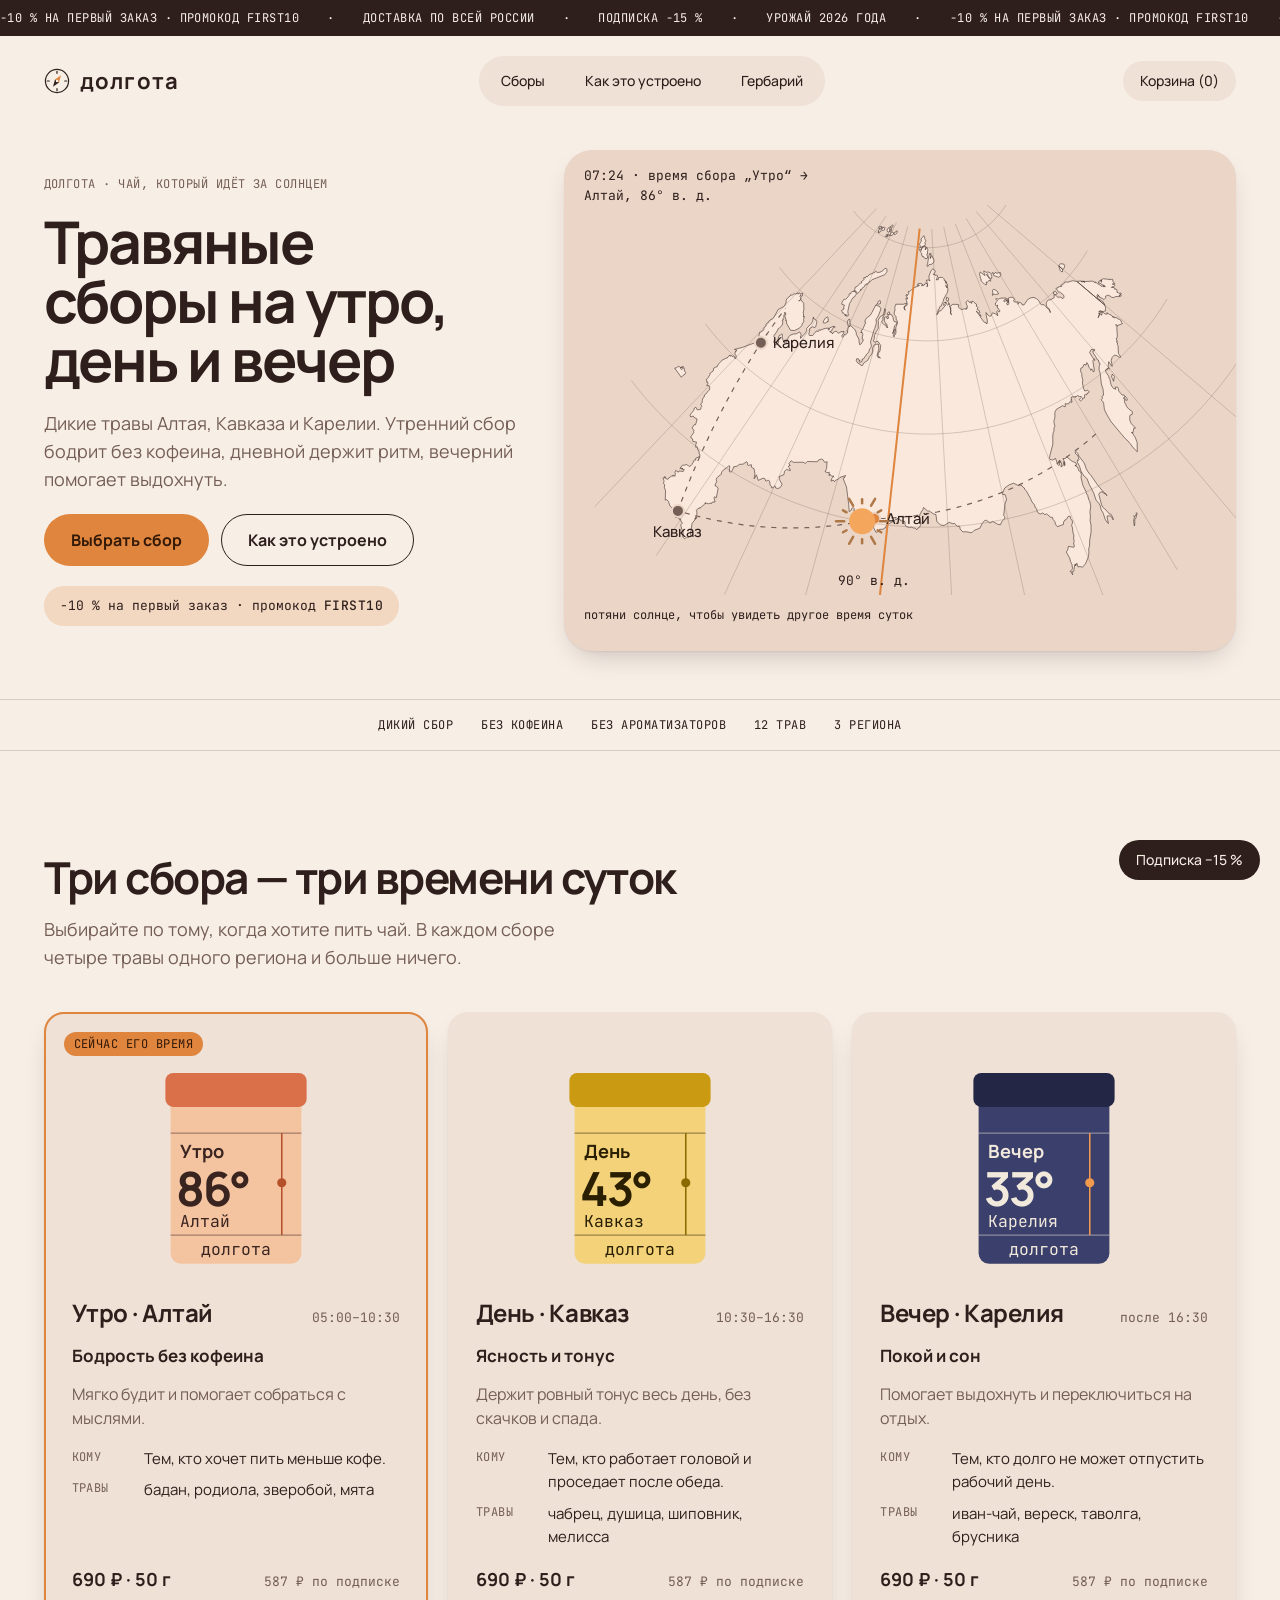
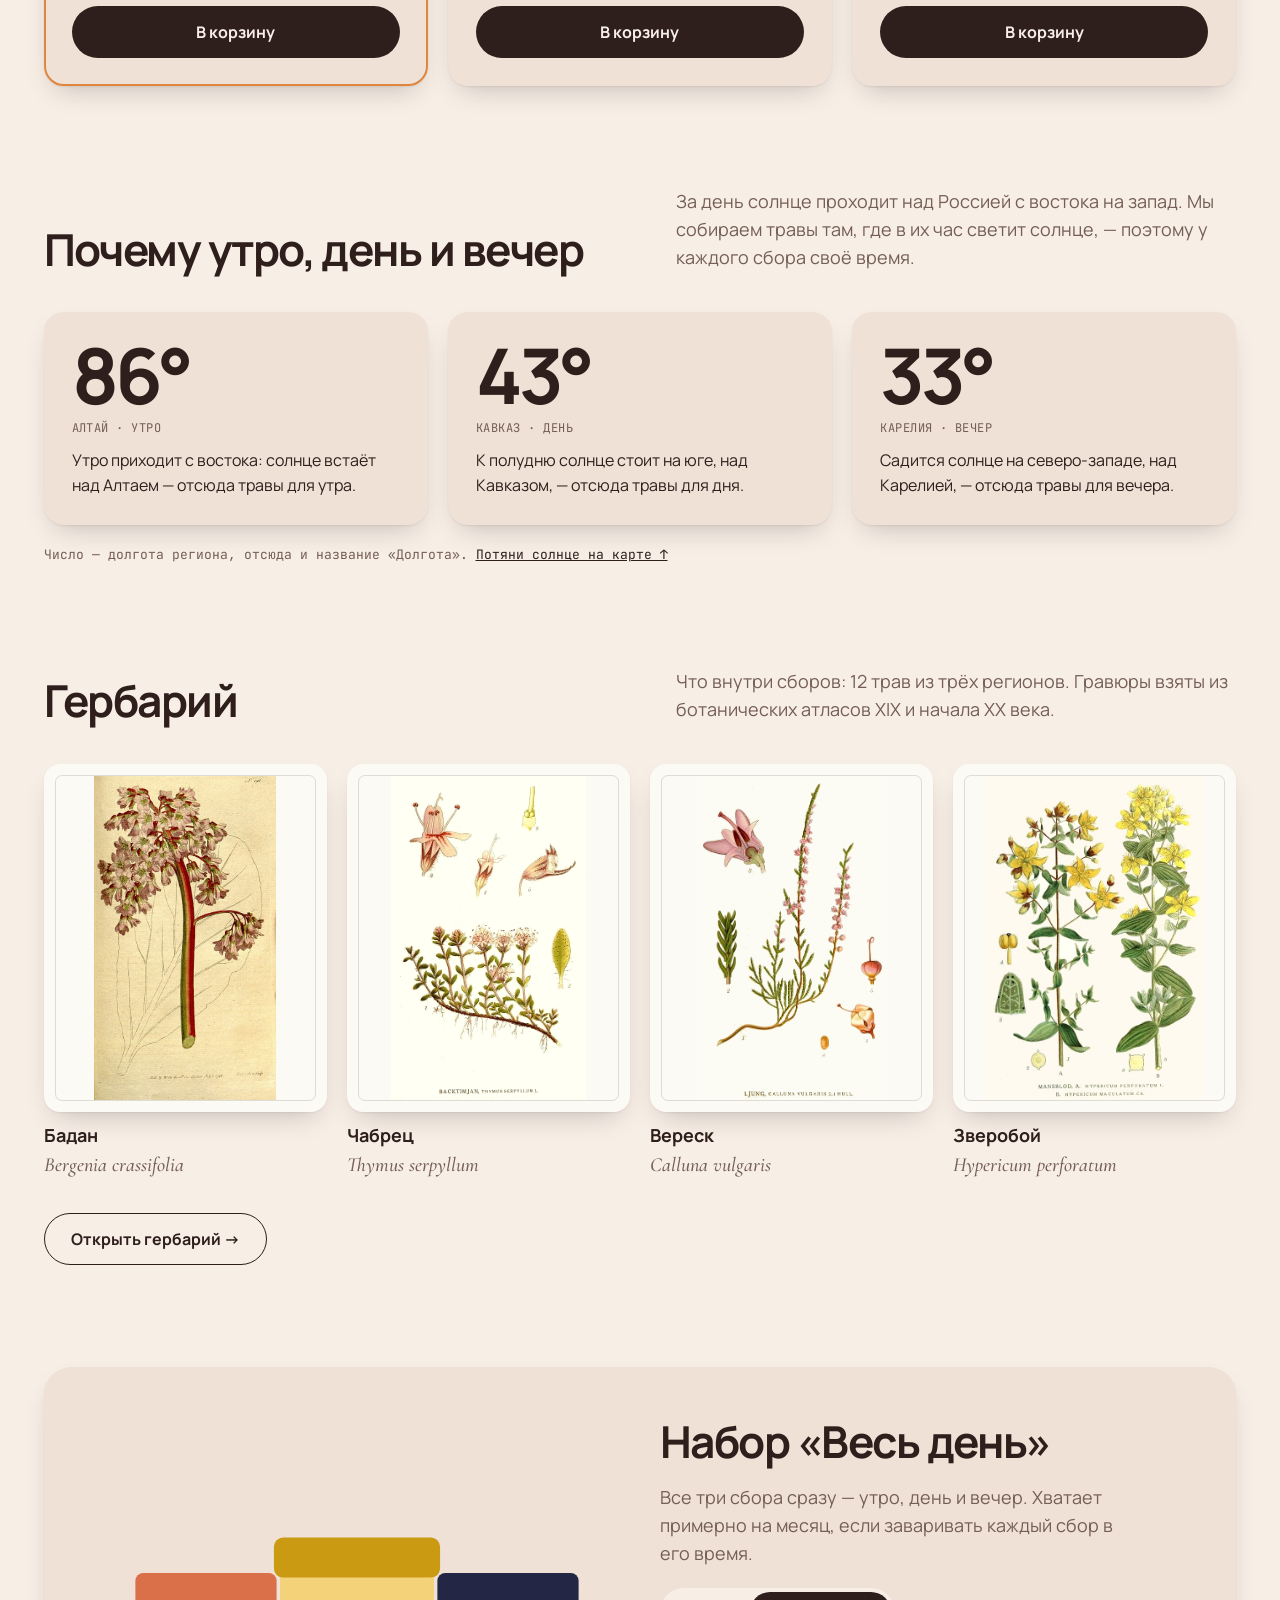
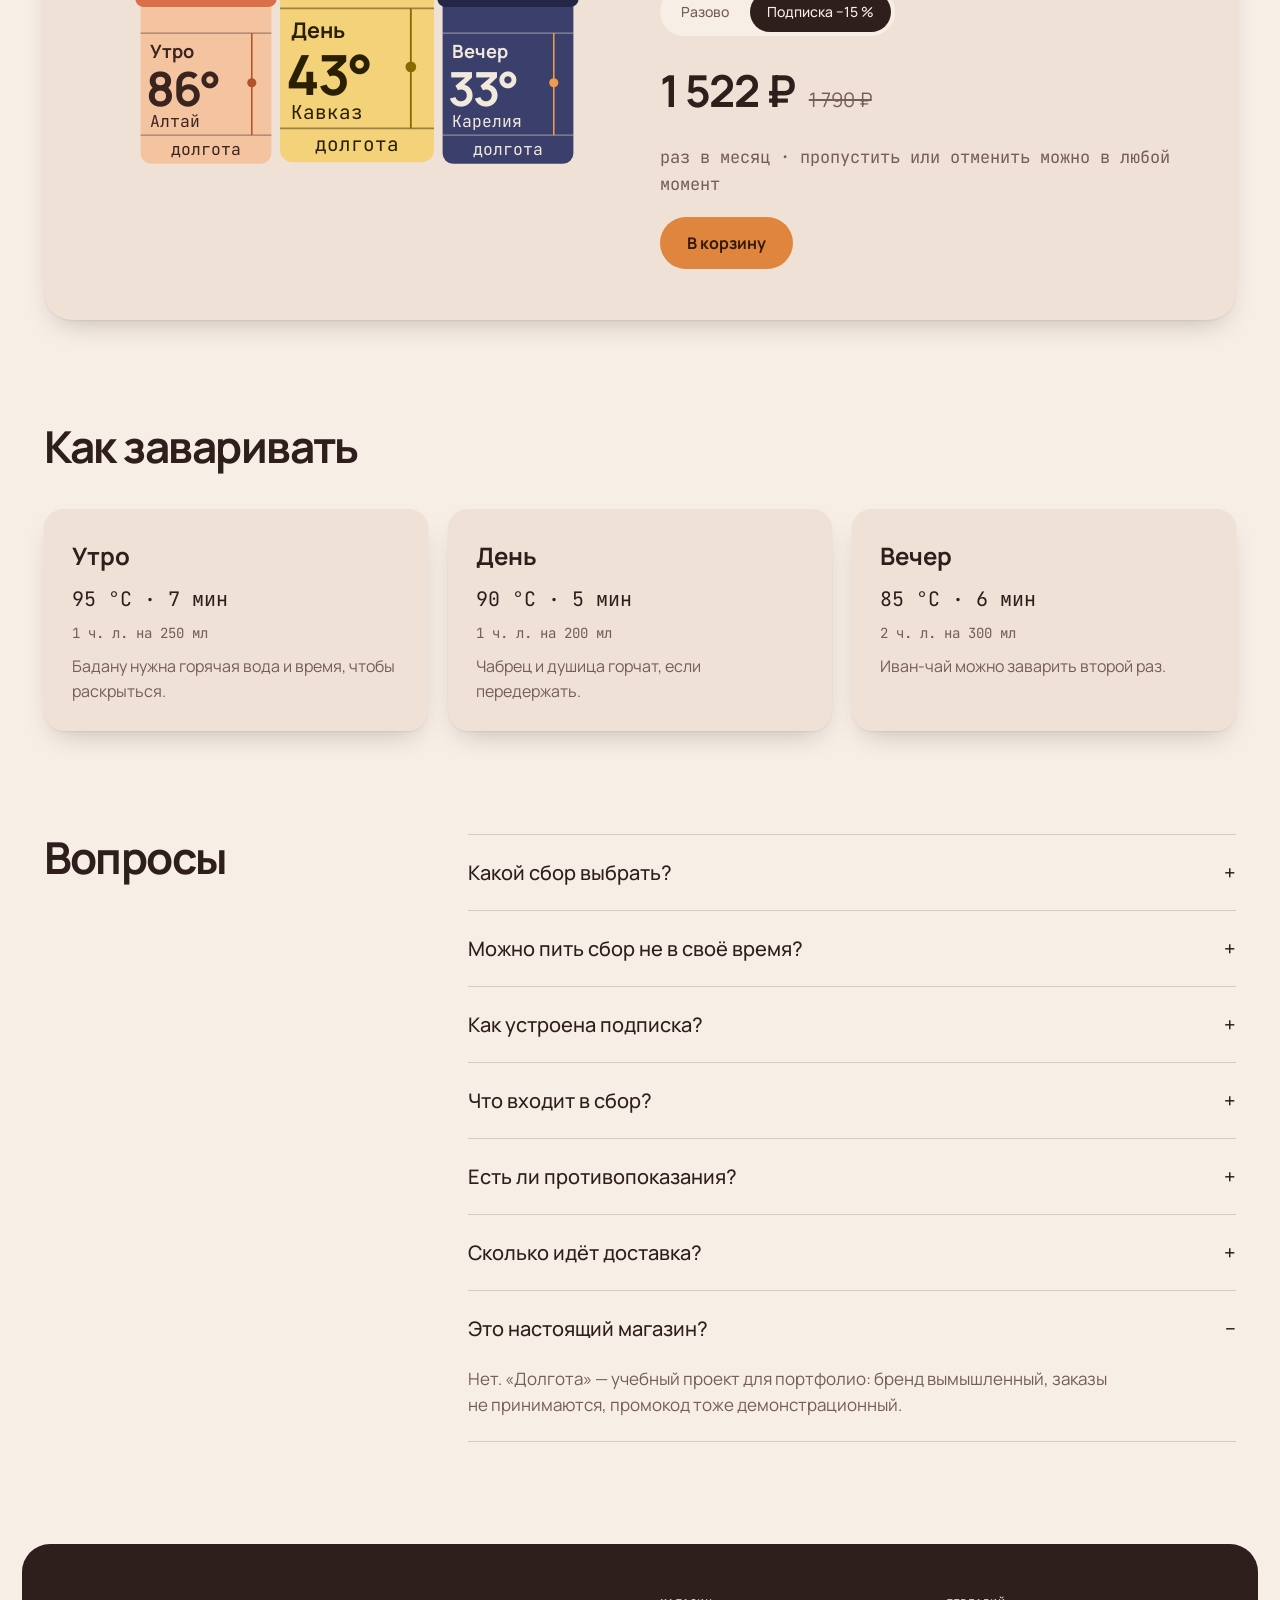
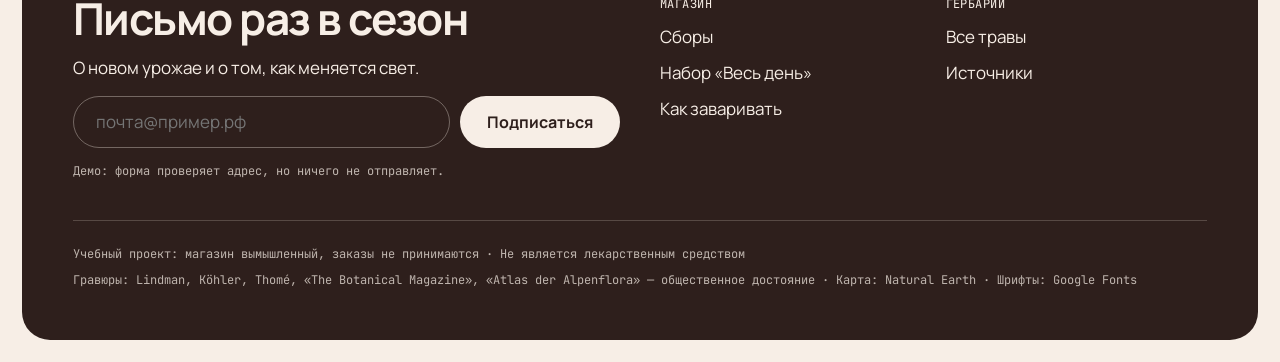
==== commit 12f4a3ee: "feat(dolgota): лучи у солнца на карте и логотип-компас - Солнце нарисовано с 12 лучами: длинные чере" ====
--- a/dolgota/index.html
+++ b/dolgota/index.html
@@ -28,7 +28,16 @@
   </div>
 
   <header class="site-header">
-    <a class="logo" href="index.html">долгота</a>
+    <a class="logo" href="index.html">
+      <svg class="logo__mark" viewBox="0 0 32 32" aria-hidden="true" focusable="false">
+        <circle class="logo__ring" cx="16" cy="16" r="14.25"/>
+        <path class="logo__ticks" d="M16 4v2.5M16 25.5V28M4 16h2.5M25.5 16H28"/>
+        <g transform="rotate(35 16 16)">
+          <path class="logo__north" d="M16 7.5 19 16h-6z"/>
+          <path class="logo__south" d="M16 24.5 13 16h6z"/>
+        </g>
+        <circle class="logo__pin" cx="16" cy="16" r="1.5"/>
+      </svg>долгота</a>
     <nav class="nav" id="nav" aria-label="Разделы">
       <a class="pill" href="#sbory">Сборы</a>
       <a class="pill" href="#dolgoty">Как это устроено</a>
--- a/dolgota/css/base.css
+++ b/dolgota/css/base.css
@@ -34,7 +34,13 @@
 .ticker { display: flex; flex-wrap: wrap; justify-content: center; gap: 8px 28px; margin-top: 48px; padding: 16px var(--page-pad); border-top: 1px solid var(--line); border-bottom: 1px solid var(--line); }
 
 .site-header { display: flex; flex-wrap: wrap; align-items: center; justify-content: space-between; gap: 12px; padding: 20px var(--page-pad); }
-.logo { font-size: 22px; font-weight: 700; letter-spacing: 0.06em; text-decoration: none; }
+.logo { display: inline-flex; align-items: center; gap: 10px; font-size: 22px; font-weight: 700; letter-spacing: 0.06em; text-decoration: none; }
+/* Логотип-компас: кольцо и стрелка цвета текста, северная половина стрелки — акцент времени суток. */
+.logo__mark { flex: none; width: 26px; height: 26px; }
+.logo__ring, .logo__ticks { fill: none; stroke: currentColor; stroke-width: 1.5; stroke-linecap: round; }
+.logo__north { fill: var(--ac); transition: var(--theme-transition); }
+.logo__south { fill: currentColor; }
+.logo__pin { fill: var(--bg); transition: var(--theme-transition); }
 .nav { display: flex; gap: 6px; padding: 5px; border-radius: 999px; background: var(--card); transition: var(--theme-transition); }
 .cart-pill { background: var(--card); }
 .header-actions { display: flex; gap: 6px; }
@@ -64,9 +70,17 @@
 .atlas-herb.is-active { fill: var(--ac); r: 7px; }
 .atlas-sun { cursor: grab; touch-action: none; outline: none; }
 .atlas-sun:active { cursor: grabbing; }
-.atlas-sun:focus-visible .atlas-sun-halo { stroke-opacity: 1; stroke-width: 4; }
-.atlas-sun-halo { fill: none; stroke: var(--sun); stroke-opacity: 0.45; stroke-width: 2; }
+/* Невидимый круг побольше — за него удобно хватать пальцем; при фокусе с клавиатуры он становится рамкой. */
+.atlas-sun-halo { fill: none; stroke: var(--sun); stroke-opacity: 0; stroke-width: 2; pointer-events: all; }
+.atlas-sun:focus-visible .atlas-sun-halo { stroke-opacity: 1; }
 .atlas-sun-disc { fill: var(--sun); }
+/* Лучи подмешивают цвет текста, чтобы не теряться ни на светлой суше днём, ни на тёмной ночью.
+   Пока солнце не трогали, лучи «дышат»; при наведении и перетаскивании вытягиваются. */
+.atlas-sun-rays { stroke: color-mix(in srgb, var(--sun) 65%, var(--ink)); stroke-width: 2.5; stroke-linecap: round; transform-box: fill-box; transform-origin: center; transition: transform 0.25s ease, stroke 0.6s ease; animation: sun-call 2.4s ease-in-out infinite; }
+.atlas-sun:hover .atlas-sun-rays, .atlas-sun.is-dragging .atlas-sun-rays { transform: scale(1.18); animation: none; }
+.atlas-sun.is-used .atlas-sun-rays { animation: none; }
+@keyframes sun-call { 50% { transform: scale(1.12); } }
+.atlas-sun.is-night { opacity: 0.5; }
 
 .site-footer { margin: clamp(64px, 8vw, 120px) clamp(12px, 1.7vw, 24px) clamp(12px, 1.7vw, 24px); padding: clamp(28px, 4vw, 56px); border-radius: var(--radius-hero); background: var(--ink); color: var(--bg); display: flex; flex-direction: column; gap: 40px; transition: var(--theme-transition); }
 .site-footer__top { display: grid; grid-template-columns: repeat(auto-fit, minmax(min(100%, 320px), 1fr)); gap: 40px; }
@@ -85,8 +99,16 @@
 html .reveal.is-visible { opacity: 1; transform: none; }
 
 @media (prefers-reduced-motion: reduce) {
+  .atlas-sun-rays { animation: none; transition: none; }
   .marquee__track { animation: none; }
   html .reveal { opacity: 1; transform: none; transition: none; }
+}
+
+/* Компас прибавил шапке ширины: до 760 px логотип и «таблетки» компактнее, чтобы шапка оставалась в одну строку. */
+@media (max-width: 760px) {
+  .logo { gap: 8px; font-size: 20px; }
+  .logo__mark { width: 22px; height: 22px; }
+  .site-header .pill { padding: 0 12px; }
 }
 
 @media (max-width: 640px) {
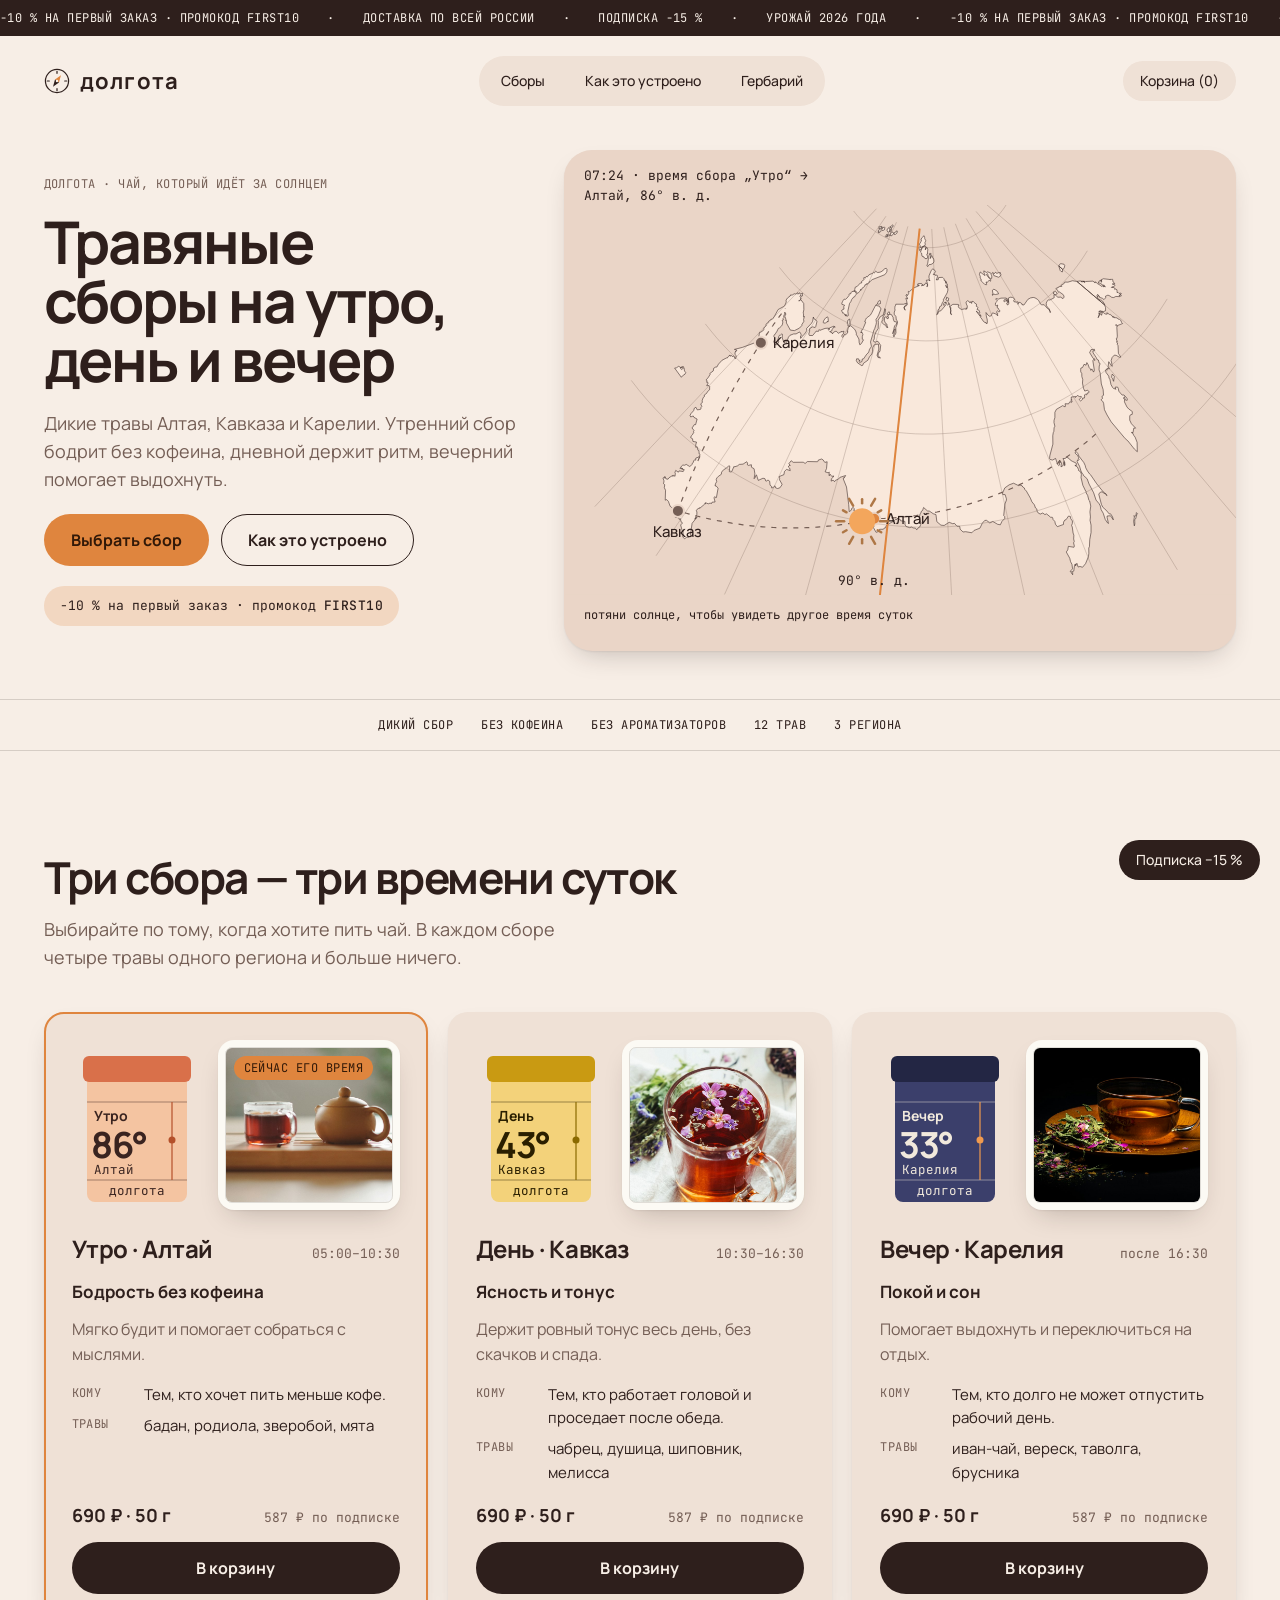
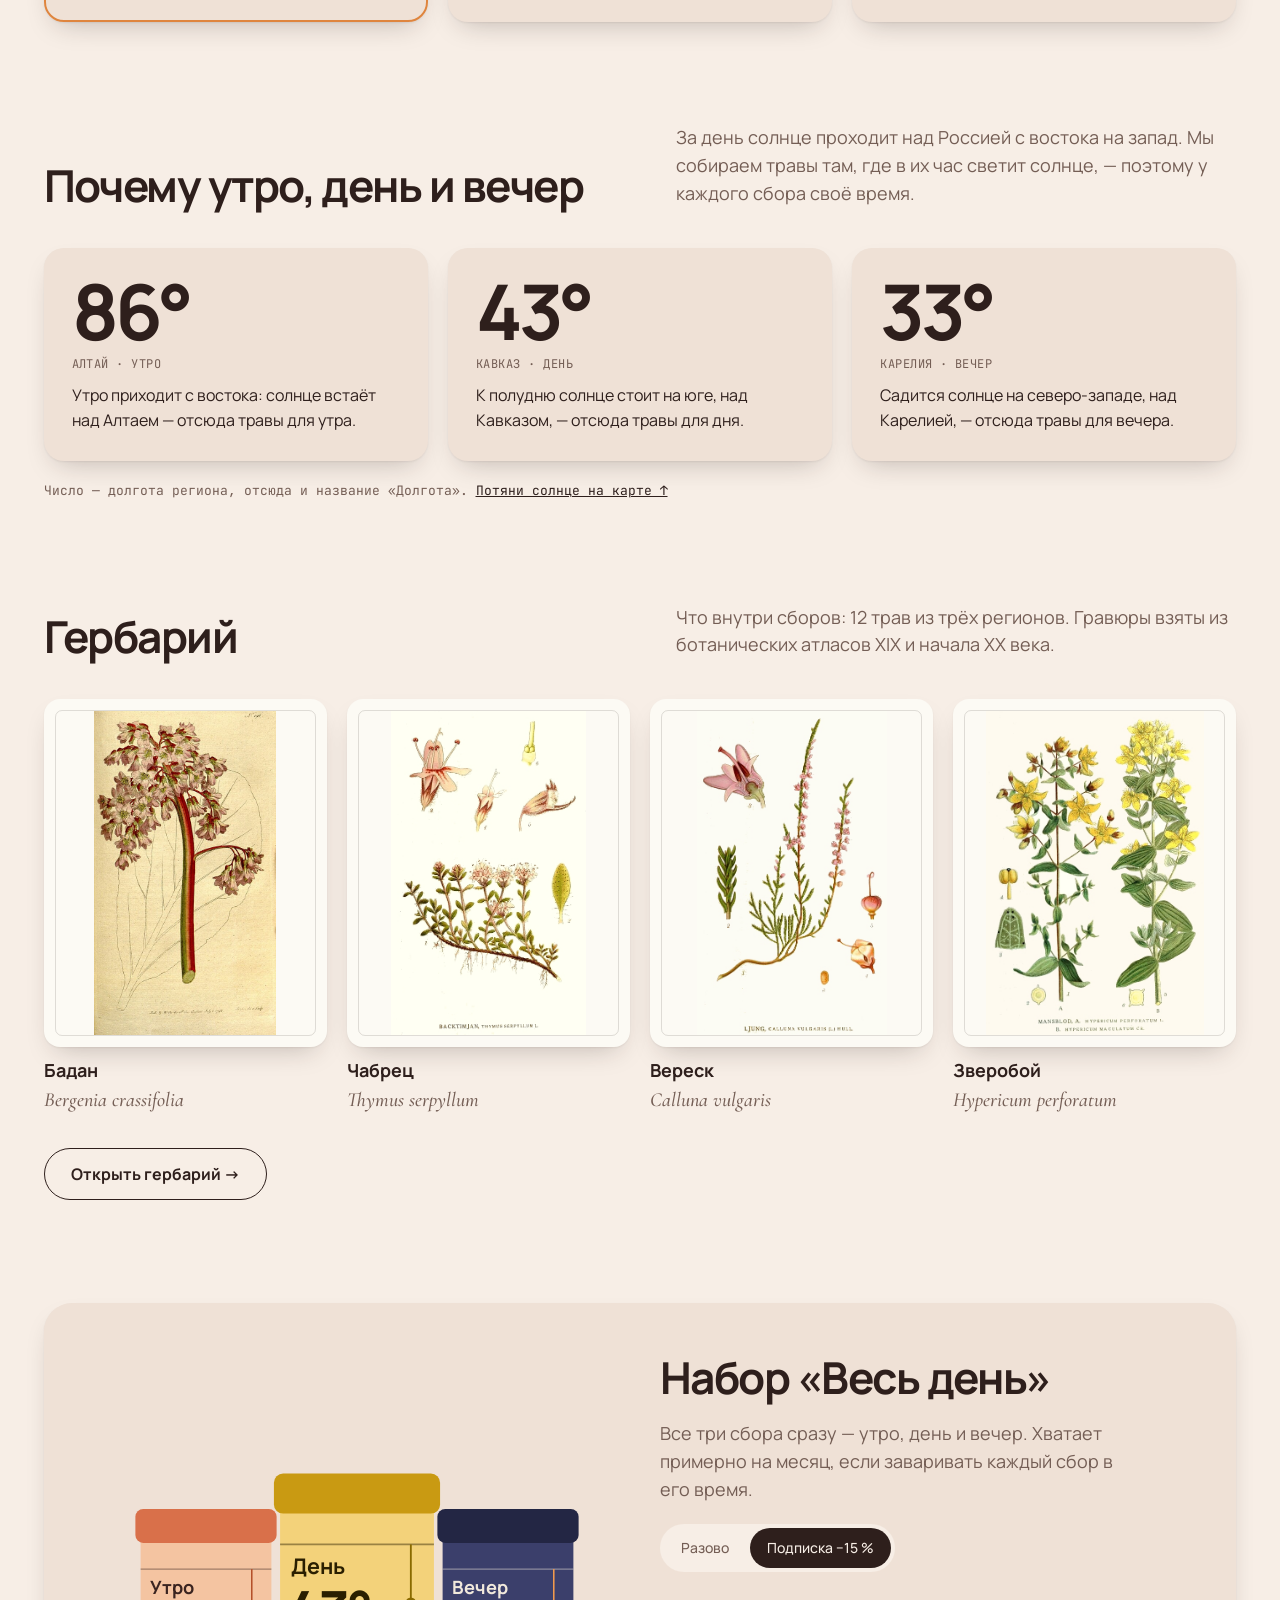
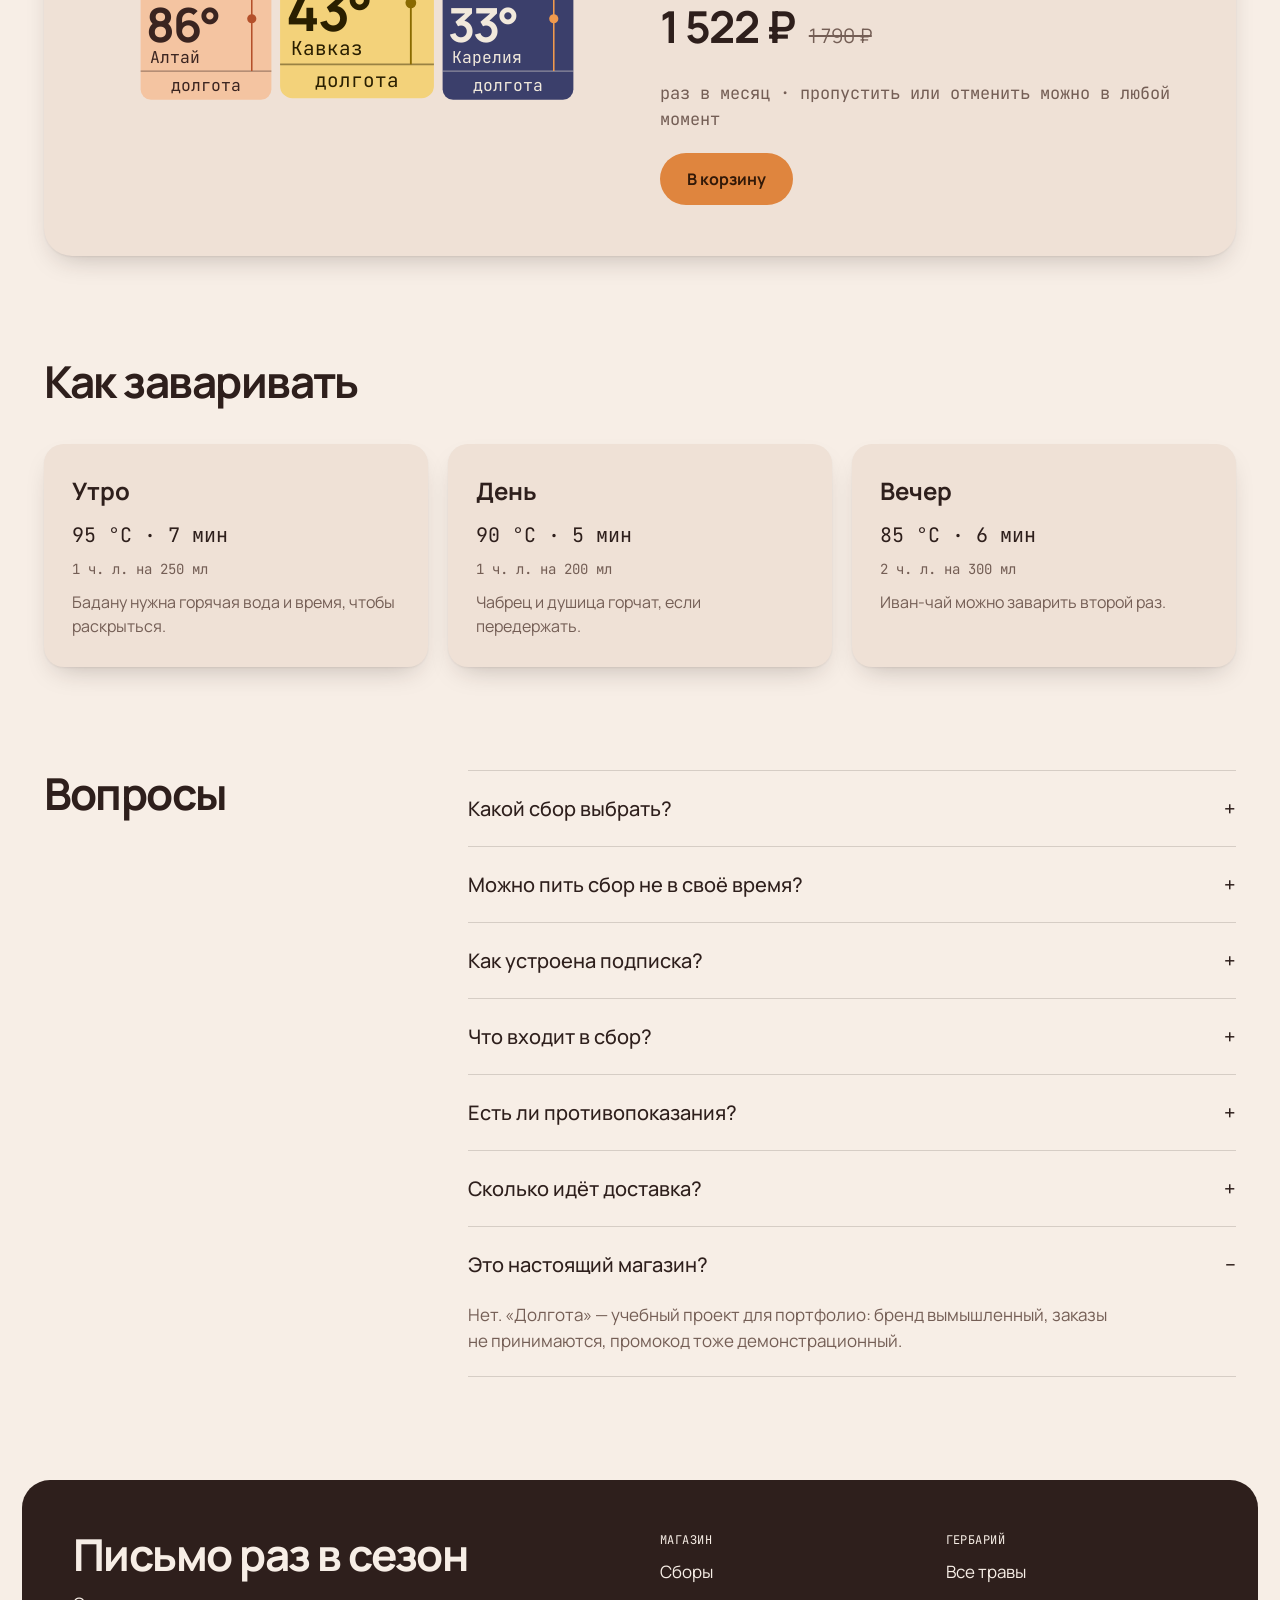
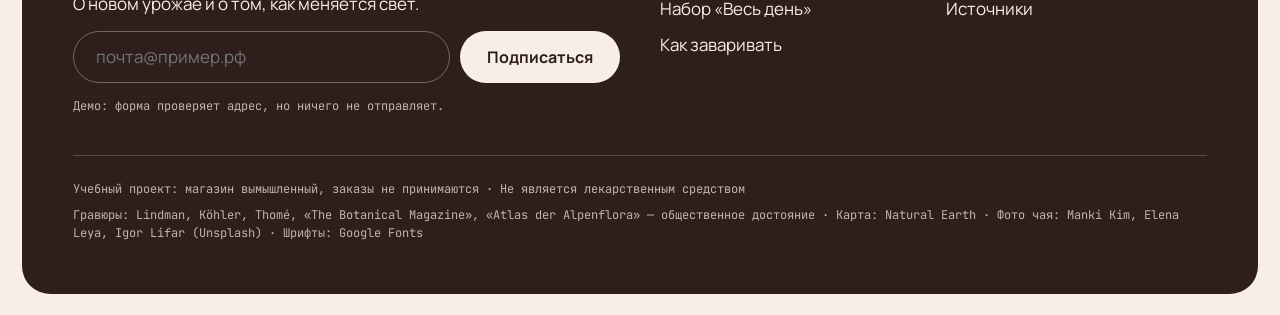
==== commit 7c7a22a0: "feat(dolgota): фото чая в карточках сборов — банка слева, фото справа - В каждой карточке каталога б" ====
--- a/dolgota/index.html
+++ b/dolgota/index.html
@@ -159,7 +159,7 @@
     </div>
     <div class="footer-legal">
       <span>Учебный проект: магазин вымышленный, заказы не принимаются · Не является лекарственным средством</span>
-      <span>Гравюры: Lindman, Köhler, Thomé, «The Botanical Magazine», «Atlas der Alpenflora» — общественное достояние · Карта: Natural Earth · Шрифты: Google Fonts</span>
+      <span>Гравюры: Lindman, Köhler, Thomé, «The Botanical Magazine», «Atlas der Alpenflora» — общественное достояние · Карта: Natural Earth · Фото чая: Manki Kim, Elena Leya, Igor Lifar (Unsplash) · Шрифты: Google Fonts</span>
     </div>
   </footer>
 
--- a/dolgota/css/home.css
+++ b/dolgota/css/home.css
@@ -20,8 +20,12 @@
 .blends { display: grid; grid-template-columns: repeat(auto-fit, minmax(min(100%, 300px), 1fr)); gap: 20px; }
 .blend { position: relative; display: flex; flex-direction: column; gap: 12px; padding: 28px; }
 .blend.is-now { outline: 2px solid var(--ac); outline-offset: -2px; }
-.blend .badge { position: absolute; top: 20px; left: 20px; }
-.blend__tin { display: flex; justify-content: center; padding: 12px 0 8px; }
+/* Банка слева, фото чая справа: фото тянется на высоту банки и обрезается по центру. */
+.blend__visual { display: grid; grid-template-columns: auto minmax(0, 1fr); gap: 16px; margin-bottom: 8px; }
+.blend__tin .tin { display: block; width: 130px; height: auto; }
+.blend__photo { position: relative; min-height: 150px; margin: 0; }
+.blend__photo img { position: absolute; inset: 8px; width: calc(100% - 16px); height: calc(100% - 16px); object-fit: cover; }
+.blend__photo .badge { position: absolute; top: 16px; left: 16px; }
 .blend__head { display: flex; flex-wrap: wrap; justify-content: space-between; align-items: baseline; gap: 4px 12px; }
 .blend__title { font-size: 24px; font-weight: 700; letter-spacing: -0.02em; }
 .blend__when { font-size: 13px; color: var(--mu); }
@@ -85,6 +89,9 @@
   .hero__now { padding: 14px 16px 0; }
   .hero__foot { min-height: 54px; padding: 0 16px 14px; }
   .blend { padding: 24px; }
+  .blend__visual { gap: 12px; }
+  .blend__tin .tin { width: 104px; }
+  .blend__photo { min-height: 120px; }
   .herb-preview { grid-template-columns: repeat(2, minmax(0, 1fr)); gap: 16px; }
   .herb-preview .lat { font-size: 17px; }
   .bundle__tins svg:nth-child(odd) { width: 100px; }
